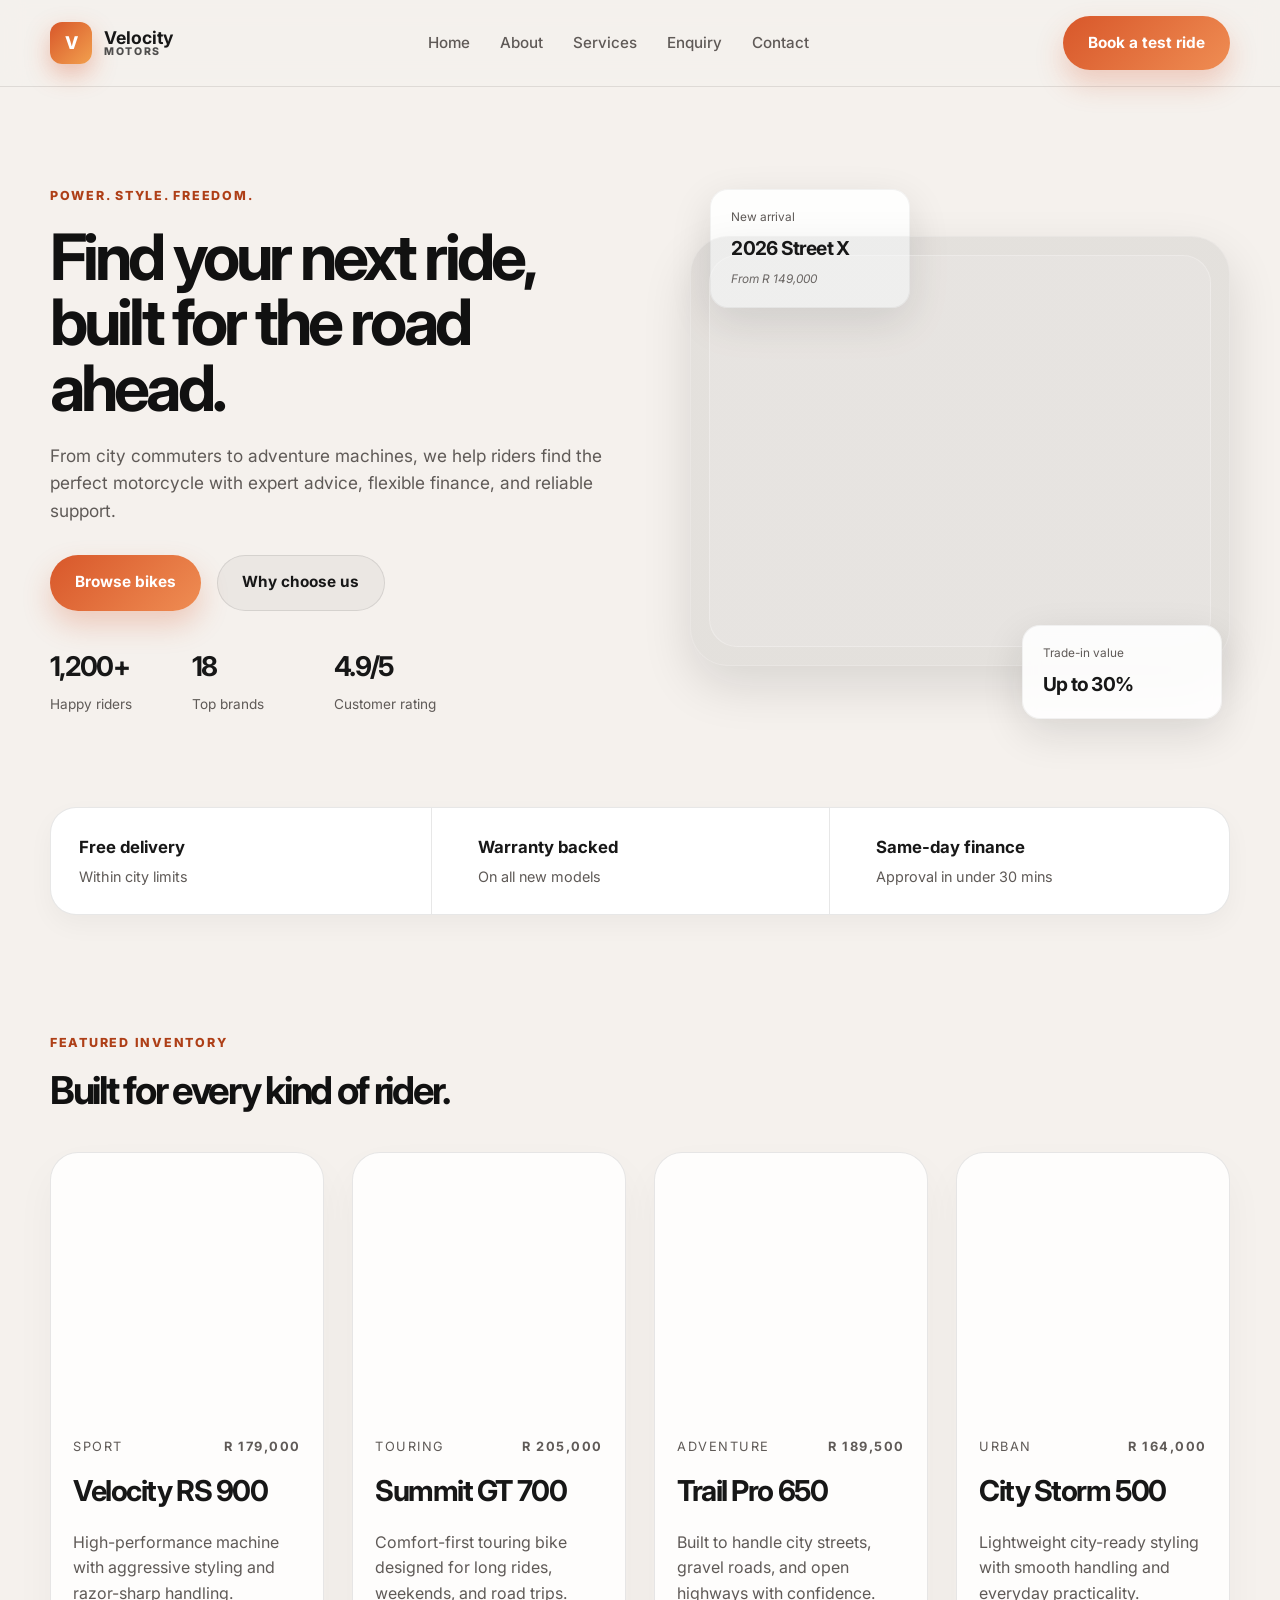
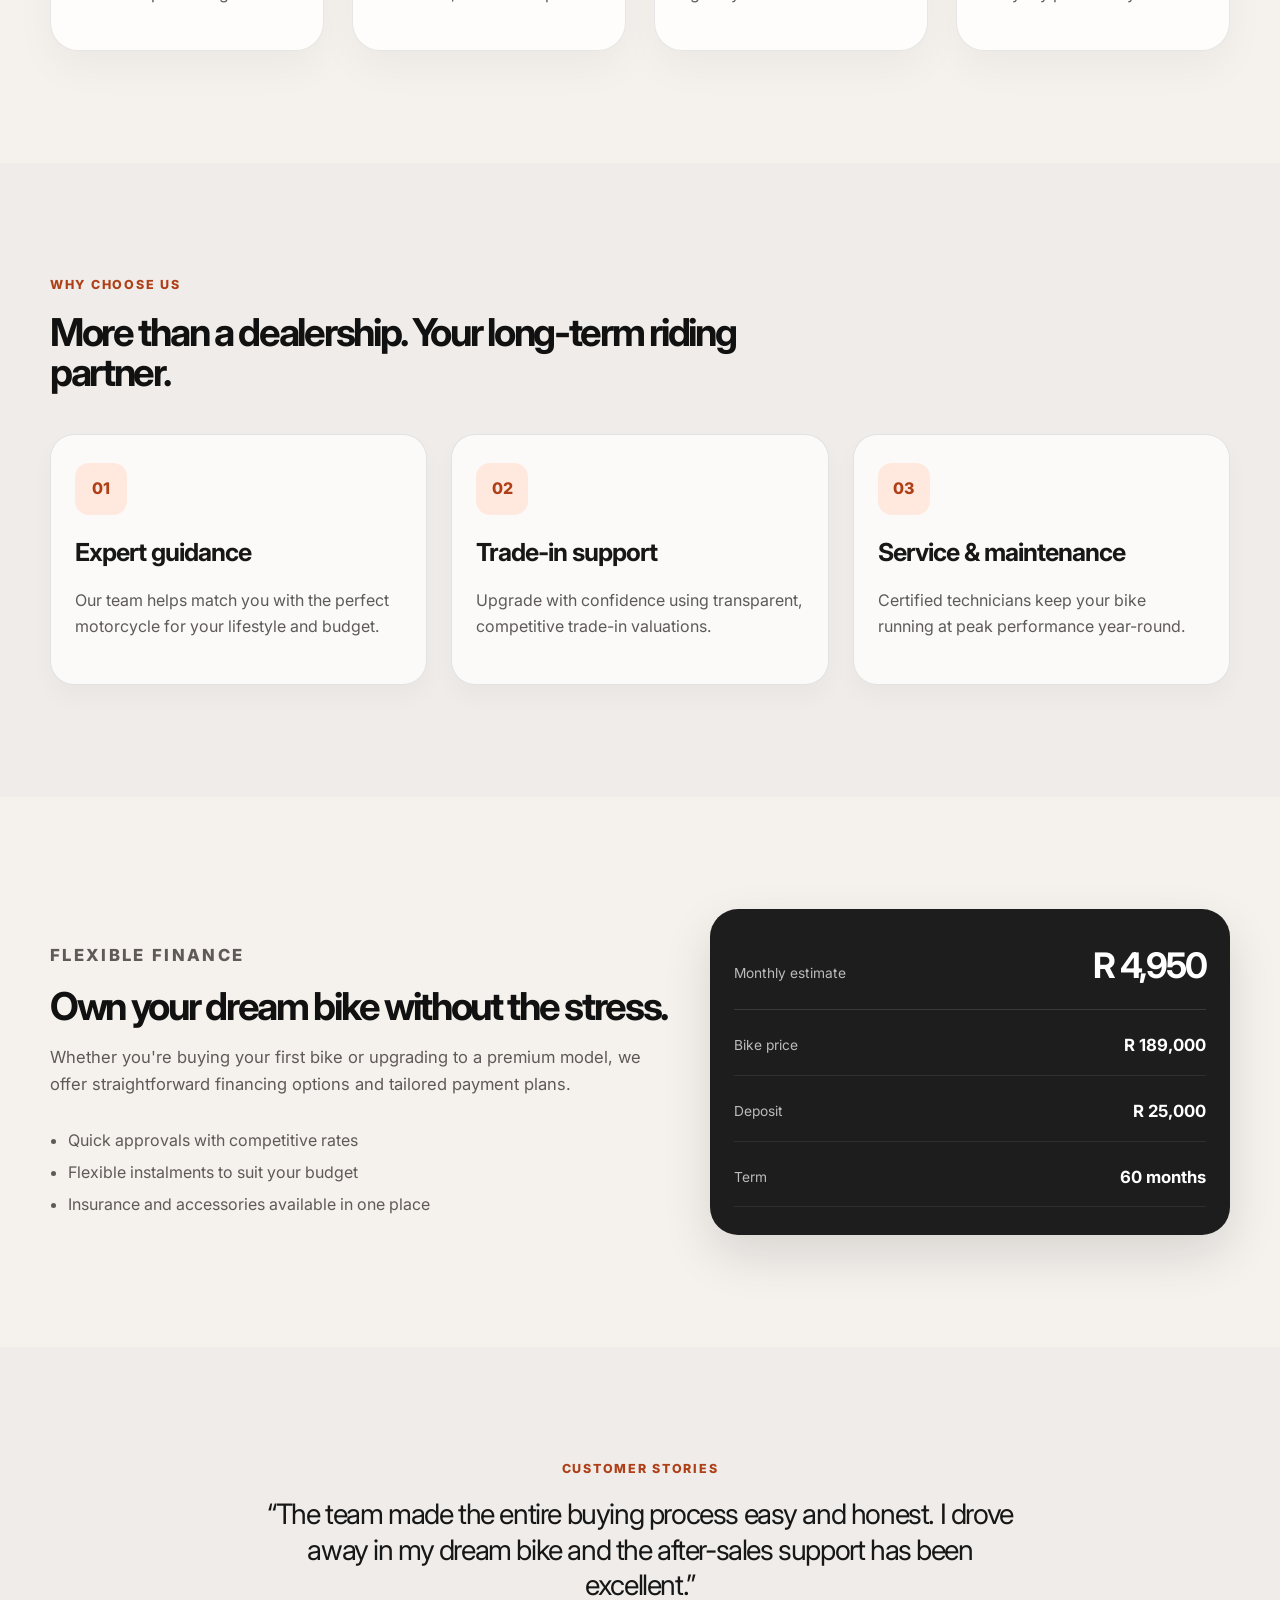
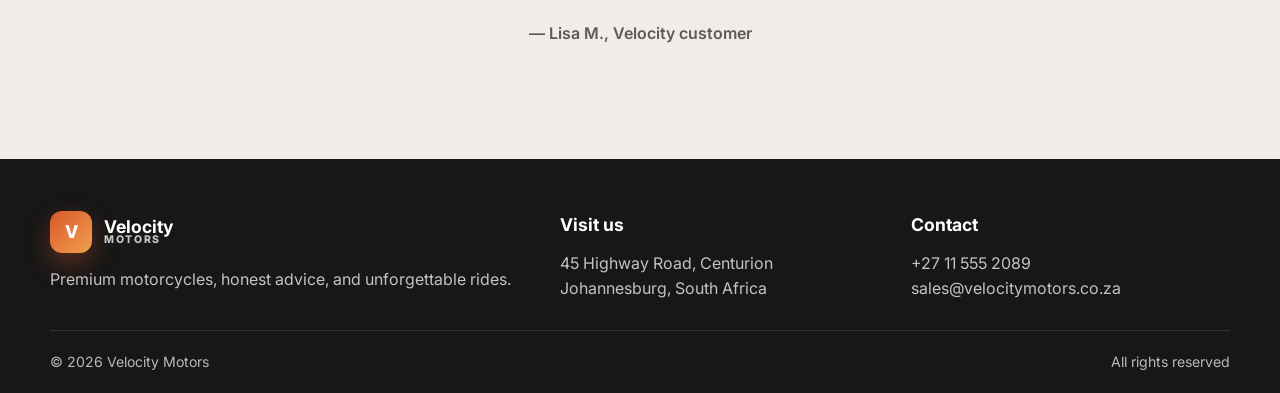
==== index.html @ 8e451a12 "Create Velocity Motors dealership website Co-authored-by: Copilot <223556219+Copilot@users.noreply.g" ====
<!DOCTYPE html>
<html lang="en">
  <head>
    <meta charset="UTF-8" />
    <meta name="viewport" content="width=device-width, initial-scale=1.0" />
    <title>Velocity Motors | Premium Motorbike Dealership</title>
    <meta
      name="description"
      content="Velocity Motors is a premium motorbike dealership specialising in new and pre-owned motorcycles, servicing, finance, and rider support."
    />
    <link rel="preconnect" href="https://fonts.googleapis.com" />
    <link rel="preconnect" href="https://fonts.gstatic.com" crossorigin />
    <link href="https://fonts.googleapis.com/css2?family=Inter:wght@400;500;600;700;800;900&display=swap" rel="stylesheet" />
    <link rel="stylesheet" href="styles.css" />
    <script defer src="script.js"></script>
  </head>
  <body>
    <header class="site-header">
      <div class="container nav-bar">
        <div class="brand">
          <span class="brand-mark">V</span>
          <div>
            <strong>Velocity</strong>
            <small>MOTORS</small>
          </div>
        </div>

        <nav class="main-nav" aria-label="Main navigation">
          <a href="index.html">Home</a>
          <a href="about.html">About</a>
          <a href="Services.html">Services</a>
          <a href="Enquiry.html">Enquiry</a>
          <a href="contact.html">Contact</a>
        </nav>

        <a class="button button-primary nav-cta" href="Enquiry.html">Book a test ride</a>
      </div>
    </header>

    <main>
      <section class="hero">
        <div class="container hero-layout">
          <div class="hero-copy">
            <p class="eyebrow">Power. Style. Freedom.</p>
            <h1>Find your next ride, built for the road ahead.</h1>
            <p class="hero-text">
              From city commuters to adventure machines, we help riders find the perfect motorcycle
              with expert advice, flexible finance, and reliable support.
            </p>
            <div class="hero-actions">
              <a class="button button-primary" href="Services.html">Browse bikes</a>
              <a class="button button-secondary" href="about.html">Why choose us</a>
            </div>
            <ul class="hero-stats" aria-label="Business stats">
              <li><strong>1,200+</strong><span>Happy riders</span></li>
              <li><strong>18</strong><span>Top brands</span></li>
              <li><strong>4.9/5</strong><span>Customer rating</span></li>
            </ul>
          </div>

          <div class="hero-visual" aria-label="Featured motorcycle image">
            <div class="floating-card card-top">
              <span>New arrival</span>
              <strong>2026 Street X</strong>
              <em>From R 149,000</em>
            </div>
            <div class="bike-spotlight"></div>
            <div class="floating-card card-bottom">
              <span>Trade-in value</span>
              <strong>Up to 30%</strong>
            </div>
          </div>
        </div>
      </section>

      <section class="featured-strip">
        <div class="container strip-grid">
          <div>
            <strong>Free delivery</strong>
            <span>Within city limits</span>
          </div>
          <div>
            <strong>Warranty backed</strong>
            <span>On all new models</span>
          </div>
          <div>
            <strong>Same-day finance</strong>
            <span>Approval in under 30 mins</span>
          </div>
        </div>
      </section>

      <section class="inventory section-space" id="inventory">
        <div class="container">
          <div class="section-heading">
            <p class="eyebrow">Featured inventory</p>
            <h2>Built for every kind of rider.</h2>
          </div>

          <div class="bike-grid">
            <article class="bike-card">
              <div class="bike-image image-one"></div>
              <div class="bike-info">
                <div class="bike-topline">
                  <span>Sport</span>
                  <strong>R 179,000</strong>
                </div>
                <h3>Velocity RS 900</h3>
                <p>High-performance machine with aggressive styling and razor-sharp handling.</p>
              </div>
            </article>

            <article class="bike-card">
              <div class="bike-image image-two"></div>
              <div class="bike-info">
                <div class="bike-topline">
                  <span>Touring</span>
                  <strong>R 205,000</strong>
                </div>
                <h3>Summit GT 700</h3>
                <p>Comfort-first touring bike designed for long rides, weekends, and road trips.</p>
              </div>
            </article>

            <article class="bike-card">
              <div class="bike-image image-three"></div>
              <div class="bike-info">
                <div class="bike-topline">
                  <span>Adventure</span>
                  <strong>R 189,500</strong>
                </div>
                <h3>Trail Pro 650</h3>
                <p>Built to handle city streets, gravel roads, and open highways with confidence.</p>
              </div>
            </article>

            <article class="bike-card">
              <div class="bike-image image-four"></div>
              <div class="bike-info">
                <div class="bike-topline">
                  <span>Urban</span>
                  <strong>R 164,000</strong>
                </div>
                <h3>City Storm 500</h3>
                <p>Lightweight city-ready styling with smooth handling and everyday practicality.</p>
              </div>
            </article>
          </div>
        </div>
      </section>

      <section class="services section-space alt-bg" id="services">
        <div class="container">
          <div class="section-heading narrow">
            <p class="eyebrow">Why choose us</p>
            <h2>More than a dealership. Your long-term riding partner.</h2>
          </div>

          <div class="service-grid">
            <article class="service-card">
              <div class="icon">01</div>
              <h3>Expert guidance</h3>
              <p>Our team helps match you with the perfect motorcycle for your lifestyle and budget.</p>
            </article>
            <article class="service-card">
              <div class="icon">02</div>
              <h3>Trade-in support</h3>
              <p>Upgrade with confidence using transparent, competitive trade-in valuations.</p>
            </article>
            <article class="service-card">
              <div class="icon">03</div>
              <h3>Service & maintenance</h3>
              <p>Certified technicians keep your bike running at peak performance year-round.</p>
            </article>
          </div>
        </div>
      </section>

      <section class="finance section-space" id="finance">
        <div class="container finance-layout">
          <div class="finance-copy">
            <p class="eyebrow">Flexible finance</p>
            <h2>Own your dream bike without the stress.</h2>
            <p>
              Whether you're buying your first bike or upgrading to a premium model, we offer
              straightforward financing options and tailored payment plans.
            </p>
            <ul>
              <li>Quick approvals with competitive rates</li>
              <li>Flexible instalments to suit your budget</li>
              <li>Insurance and accessories available in one place</li>
            </ul>
          </div>

          <div class="finance-panel">
            <div class="panel-header">
              <span>Monthly estimate</span>
              <strong>R 4,950</strong>
            </div>
            <div class="panel-body">
              <div>
                <label>Bike price</label>
                <strong>R 189,000</strong>
              </div>
              <div>
                <label>Deposit</label>
                <strong>R 25,000</strong>
              </div>
              <div>
                <label>Term</label>
                <strong>60 months</strong>
              </div>
            </div>
          </div>
        </div>
      </section>

      <section class="testimonial section-space alt-bg">
        <div class="container">
          <p class="eyebrow">Customer stories</p>
          <blockquote>
            “The team made the entire buying process easy and honest. I drove away in my dream bike
            and the after-sales support has been excellent.”
          </blockquote>
          <p class="reviewer">— Lisa M., Velocity customer</p>
        </div>
      </section>
    </main>

    <footer id="contact" class="site-footer">
      <div class="container footer-layout">
        <div>
          <div class="brand footer-brand">
            <span class="brand-mark">V</span>
            <div>
              <strong>Velocity</strong>
              <small>MOTORS</small>
            </div>
          </div>
          <p>Premium motorcycles, honest advice, and unforgettable rides.</p>
        </div>

        <div>
          <h3>Visit us</h3>
          <p>45 Highway Road, Centurion<br />Johannesburg, South Africa</p>
        </div>

        <div>
          <h3>Contact</h3>
          <p>+27 11 555 2089<br />sales@velocitymotors.co.za</p>
        </div>
      </div>
      <div class="container footer-bottom">
        <span>© <span id="year"></span> Velocity Motors</span>
        <span>All rights reserved</span>
      </div>
    </footer>
  </body>
</html>
---- styles.css ----
:root {
  --bg: #f5f1ed;
  --panel: #fffdfb;
  --panel-strong: #121212;
  --text: #171717;
  --muted: #5f5a57;
  --line: rgba(24, 24, 24, 0.1);
  --accent: #d8572a;
  --accent-dark: #ae3f17;
  --soft-accent: #ffe9df;
  --shadow: 0 20px 50px rgba(18, 18, 18, 0.12);
}

* {
  box-sizing: border-box;
}

html {
  scroll-behavior: smooth;
}

body {
  margin: 0;
  background: var(--bg);
  color: var(--text);
  font-family: "Inter", "Segoe UI", sans-serif;
  line-height: 1.6;
}

a {
  color: inherit;
  text-decoration: none;
}

img {
  max-width: 100%;
  display: block;
}

.container {
  width: min(1180px, calc(100% - 40px));
  margin: 0 auto;
}

.section-space {
  padding: 112px 0;
}

.alt-bg {
  background: #f0ece9;
}

.site-header {
  position: sticky;
  top: 0;
  z-index: 10;
  background: rgba(245, 241, 237, 0.82);
  backdrop-filter: blur(12px);
  border-bottom: 1px solid var(--line);
}

.nav-bar {
  display: flex;
  align-items: center;
  justify-content: space-between;
  min-height: 86px;
  gap: 24px;
}

.brand {
  display: flex;
  align-items: center;
  gap: 12px;
  font-weight: 800;
}

.brand-mark {
  display: inline-flex;
  align-items: center;
  justify-content: center;
  width: 42px;
  height: 42px;
  border-radius: 12px;
  background: linear-gradient(135deg, var(--accent), #f2a04e);
  color: white;
  font-size: 1.1rem;
  box-shadow: 0 10px 24px rgba(216, 87, 42, 0.35);
}

.brand strong,
.brand small {
  display: block;
  line-height: 1;
}

.brand strong {
  font-size: 1.1rem;
}

.brand small {
  letter-spacing: 0.16em;
  font-size: 0.66rem;
  opacity: 0.75;
}

.main-nav {
  display: flex;
  align-items: center;
  gap: 30px;
  color: var(--muted);
  font-size: 0.95rem;
  font-weight: 500;
}

.main-nav a {
  position: relative;
}

.main-nav a::after {
  content: "";
  position: absolute;
  left: 0;
  bottom: -8px;
  width: 100%;
  height: 2px;
  background: var(--accent);
  transform: scaleX(0);
  transform-origin: left;
  transition: transform 0.2s ease;
}

.main-nav a:hover::after,
.main-nav a:focus-visible::after {
  transform: scaleX(1);
}

.button {
  display: inline-flex;
  align-items: center;
  justify-content: center;
  padding: 0.92rem 1.55rem;
  border-radius: 999px;
  font-weight: 700;
  font-size: 0.96rem;
  transition: transform 0.2s ease, box-shadow 0.2s ease;
}

.button:hover,
.button:focus-visible {
  transform: translateY(-1px);
}

.button-primary {
  background: linear-gradient(135deg, var(--accent), #ef8d53);
  color: white;
  box-shadow: 0 14px 28px rgba(216, 87, 42, 0.25);
}

.button-secondary {
  background: rgba(18, 18, 18, 0.04);
  border: 1px solid var(--line);
  color: var(--text);
}

.hero {
  padding-top: 54px;
  padding-bottom: 28px;
}

.hero-layout {
  display: grid;
  grid-template-columns: 1.05fr 0.95fr;
  align-items: center;
  gap: 44px;
}

.eyebrow {
  margin: 0 0 18px;
  color: var(--accent-dark);
  text-transform: uppercase;
  letter-spacing: 0.14em;
  font-size: 0.78rem;
  font-weight: 800;
}

.hero-copy h1,
.section-heading h2,
.finance-copy h2 {
  margin: 0;
  line-height: 1.02;
  letter-spacing: -0.06em;
  color: #111111;
}

.hero-copy h1 {
  max-width: 620px;
  font-size: clamp(3rem, 5vw, 5rem);
}

.hero-text {
  max-width: 560px;
  margin: 22px 0 30px;
  font-size: 1.08rem;
  color: var(--muted);
}

.hero-actions {
  display: flex;
  flex-wrap: wrap;
  gap: 16px;
  margin-bottom: 34px;
}

.hero-stats {
  list-style: none;
  display: flex;
  flex-wrap: wrap;
  gap: 22px;
  padding: 0;
  margin: 0;
}

.hero-stats li {
  display: flex;
  flex-direction: column;
  gap: 6px;
  min-width: 120px;
}

.hero-stats strong {
  font-size: 1.7rem;
  letter-spacing: -0.06em;
}

.hero-stats span {
  color: var(--muted);
  font-size: 0.85rem;
}

.hero-visual {
  position: relative;
  min-height: 620px;
  display: flex;
  align-items: center;
  justify-content: center;
}

.bike-spotlight {
  position: relative;
  width: min(100%, 580px);
  height: 430px;
  border-radius: 38px;
  background:
    linear-gradient(0deg, rgba(33,33,33,0.08), rgba(33,33,33,0.08)),
    url('https://images.unsplash.com/photo-1558980664-10e7170b5df9?auto=format&fit=crop&w=1200&q=80') center/cover no-repeat;
  box-shadow: var(--shadow);
  border: 1px solid rgba(255,255,255,0.2);
}

.bike-spotlight::before {
  content: "";
  position: absolute;
  inset: 18px;
  border-radius: 28px;
  background: rgba(255, 255, 255, 0.1);
  border: 1px solid rgba(255,255,255,0.25);
}

.floating-card {
  position: absolute;
  display: flex;
  flex-direction: column;
  gap: 6px;
  width: 200px;
  padding: 18px 20px;
  border-radius: 18px;
  background: rgba(255,255,255,0.88);
  backdrop-filter: blur(8px);
  box-shadow: 0 14px 42px rgba(26, 26, 26, 0.12);
  border: 1px solid rgba(20,20,20,0.05);
}

.floating-card span,
.floating-card em {
  font-size: 0.74rem;
  color: var(--muted);
}

.floating-card strong {
  font-size: 1.2rem;
  letter-spacing: -0.04em;
}

.card-top {
  top: 48px;
  left: 20px;
}

.card-bottom {
  right: 8px;
  bottom: 42px;
}

.featured-strip {
  padding: 18px 0 6px;
}

.strip-grid {
  display: grid;
  grid-template-columns: repeat(3, minmax(0, 1fr));
  gap: 18px;
  background: #fff;
  border: 1px solid var(--line);
  border-radius: 26px;
  box-shadow: 0 10px 26px rgba(17,17,17,0.04);
}

.strip-grid > div {
  padding: 26px 28px;
  border-right: 1px solid var(--line);
}

.strip-grid > div:last-child {
  border-right: none;
}

.strip-grid strong,
.strip-grid span {
  display: block;
}

.strip-grid strong {
  font-size: 1.05rem;
  margin-bottom: 4px;
}

.strip-grid span {
  color: var(--muted);
  font-size: 0.9rem;
}

.section-heading {
  margin-bottom: 42px;
}

.section-heading h2,
.finance-copy h2 {
  font-size: clamp(2.2rem, 3vw, 3.1rem);
  max-width: 620px;
}

.narrow h2 {
  max-width: 760px;
}

.bike-grid {
  display: grid;
  grid-template-columns: repeat(4, minmax(0, 1fr));
  gap: 28px;
}

.bike-card {
  background: rgba(255,255,255,0.84);
  border: 1px solid var(--line);
  border-radius: 28px;
  overflow: hidden;
  box-shadow: 0 18px 40px rgba(0,0,0,0.04);
}

.bike-image {
  height: 260px;
  background-size: cover;
  background-position: center;
}

.image-one {
  background-image: url('https://images.unsplash.com/photo-1558980664-10e7170b5df9?auto=format&fit=crop&w=1000&q=80');
}

.image-two {
  background-image: url('https://images.unsplash.com/photo-1527964405593-0d0e1a1d98fa?auto=format&fit=crop&w=1000&q=80');
}

.image-three {
  background-image: url('https://images.unsplash.com/photo-1503376780353-7e6692767b70?auto=format&fit=crop&w=1000&q=80');
}

.image-four {
  background-image: url('https://images.unsplash.com/photo-1558981806-ec527fa84c39?auto=format&fit=crop&w=1000&q=80');
}

.bike-info {
  padding: 24px 22px 28px;
}

.bike-topline {
  display: flex;
  align-items: center;
  justify-content: space-between;
  gap: 16px;
  margin-bottom: 10px;
  color: var(--muted);
  font-size: 0.8rem;
  text-transform: uppercase;
  letter-spacing: 0.12em;
}

.bike-info h3 {
  margin: 0 0 10px;
  font-size: 1.8rem;
  letter-spacing: -0.05em;
}

.bike-info p,
.service-card p,
.finance-copy p,
.finance-copy li,
.site-footer p {
  color: var(--muted);
}

.service-grid {
  display: grid;
  grid-template-columns: repeat(3, minmax(0, 1fr));
  gap: 24px;
}

.service-card {
  background: rgba(255,255,255,0.72);
  border: 1px solid var(--line);
  border-radius: 24px;
  padding: 28px 24px;
  box-shadow: 0 12px 24px rgba(17,17,17,0.03);
}

.icon {
  display: inline-flex;
  align-items: center;
  justify-content: center;
  width: 52px;
  height: 52px;
  border-radius: 14px;
  background: var(--soft-accent);
  color: var(--accent-dark);
  font-weight: 800;
  margin-bottom: 18px;
}

.service-card h3 {
  margin: 0 0 12px;
  font-size: 1.55rem;
  letter-spacing: -0.04em;
}

.finance-layout {
  display: grid;
  grid-template-columns: 1fr 0.84fr;
  gap: 40px;
  align-items: center;
}

.finance-copy p {
  margin-top: 18px;
  font-size: 1.04rem;
}

.finance-copy ul {
  padding-left: 18px;
  margin: 26px 0 0;
  line-height: 2;
}

.finance-panel {
  background: #1d1d1d;
  color: white;
  border-radius: 28px;
  padding: 28px 24px;
  box-shadow: var(--shadow);
}

.panel-header {
  display: flex;
  align-items: baseline;
  justify-content: space-between;
  gap: 16px;
  padding-bottom: 16px;
  border-bottom: 1px solid rgba(255,255,255,0.12);
}

.panel-header span,
.panel-body label {
  color: rgba(255,255,255,0.7);
  font-size: 0.86rem;
}

.panel-header strong {
  font-size: 2.2rem;
  letter-spacing: -0.06em;
}

.panel-body {
  display: grid;
  gap: 22px;
  padding-top: 22px;
}

.panel-body div {
  display: flex;
  justify-content: space-between;
  gap: 20px;
  align-items: center;
  padding-bottom: 16px;
  border-bottom: 1px solid rgba(255,255,255,0.08);
}

.panel-body strong {
  font-size: 1.05rem;
}

.testimonial {
  text-align: center;
}

.testimonial blockquote {
  max-width: 760px;
  margin: 0 auto 18px;
  font-size: clamp(1.5rem, 2.2vw, 2.5rem);
  line-height: 1.25;
  letter-spacing: -0.05em;
}

.reviewer {
  margin: 0;
  color: var(--muted);
  font-weight: 600;
}

.site-footer {
  background: #171717;
  color: white;
  padding: 52px 0 20px;
}

.footer-layout {
  display: grid;
  grid-template-columns: 1.5fr 1fr 1fr;
  gap: 32px;
  align-items: start;
}

.footer-brand {
  margin-bottom: 14px;
}

.site-footer h3 {
  margin: 0 0 12px;
  font-size: 1.1rem;
}

.site-footer p {
  margin: 0;
  color: rgba(255,255,255,0.74);
}

.footer-bottom {
  display: flex;
  justify-content: space-between;
  gap: 16px;
  border-top: 1px solid rgba(255,255,255,0.12);
  margin-top: 28px;
  padding-top: 20px;
  color: rgba(255,255,255,0.7);
  font-size: 0.88rem;
}

@media (max-width: 900px) {
  .main-nav {
    display: none;
  }

  .hero-layout,
  .finance-layout,
  .footer-layout,
  .bike-grid,
  .service-grid {
    grid-template-columns: 1fr;
  }

  .strip-grid {
    grid-template-columns: 1fr;
  }

  .strip-grid > div {
    border-right: none;
    border-bottom: 1px solid var(--line);
  }

  .strip-grid > div:last-child {
    border-bottom: none;
  }

  .hero-visual {
    min-height: 500px;
  }
}

@media (max-width: 560px) {
  .nav-bar {
    min-height: 72px;
  }

  .nav-cta {
    display: none;
  }

  .section-space {
    padding: 84px 0;
  }

  .hero {
    padding-top: 26px;
  }

  .hero-copy h1 {
    font-size: 2.7rem;
  }

  .floating-card {
    width: 168px;
    padding: 14px 16px;
  }

  .bike-spotlight {
    height: 300px;
  }
}

  .page-banner {
    padding-top: 72px;
    padding-bottom: 28px;
  }

  .page-banner h1 {
    margin: 0;
    font-size: clamp(2.5rem, 4vw, 4rem);
    letter-spacing: -0.06em;
  }

  .story-grid,
  .info-grid,
  .contact-grid,
  .value-grid {
    display: grid;
    grid-template-columns: repeat(3, minmax(0, 1fr));
    gap: 24px;
  }

  .story-card,
  .info-card,
  .value-card,
  .contact-card {
    background: rgba(255, 255, 255, 0.8);
    border: 1px solid var(--line);
    border-radius: 24px;
    padding: 28px 24px;
    box-shadow: 0 12px 28px rgba(17, 17, 17, 0.04);
  }

  .story-card h3,
  .info-card h3,
  .value-card h3,
  .contact-card h3 {
    margin: 0 0 10px;
    font-size: 1.5rem;
    letter-spacing: -0.04em;
  }

  .story-card p,
  .info-card p,
  .value-card p,
  .contact-card p,
  .contact-card li,
  .contact-card a {
    color: var(--muted);
  }

  .section-space-sm {
    padding-top: 82px;
  }

  .form-grid {
    display: grid;
    grid-template-columns: repeat(2, minmax(0, 1fr));
    gap: 18px;
  }

  .field-row {
    display: flex;
    flex-direction: column;
    gap: 8px;
  }

  .full-width {
    grid-column: 1 / -1;
  }

  .field-row label {
    color: rgba(255, 255, 255, 0.8);
    font-size: 0.82rem;
    letter-spacing: 0.04em;
    text-transform: uppercase;
  }

  .field-row input,
  .field-row select,
  .field-row textarea {
    width: 100%;
    border: 1px solid rgba(255,255,255,0.15);
    background: rgba(255,255,255,0.05);
    color: #fff;
    border-radius: 12px;
    padding: 0.9rem 1rem;
    font: inherit;
  }

  .field-row input::placeholder,
  .field-row textarea::placeholder {
    color: rgba(255,255,255,0.5);
  }

  .field-row textarea {
    resize: vertical;
    min-height: 120px;
  }

  .form-status {
    min-height: 24px;
    margin: 18px 0 0;
    color: #d8f7dc;
    font-weight: 600;
  }

  .contact-layout {
    display: grid;
    grid-template-columns: 1fr 1.1fr;
    gap: 28px;
    align-items: start;
  }

  .contact-list {
    list-style: none;
    padding: 0;
    margin: 0;
    display: grid;
    gap: 12px;
  }

  .contact-card .hours {
    display: grid;
    gap: 10px;
  }

  .contact-card .hours div {
    display: flex;
    justify-content: space-between;
    gap: 16px;
    color: var(--muted);
  }

  @media (max-width: 900px) {
    .story-grid,
    .info-grid,
    .contact-grid,
    .value-grid,
    .contact-layout {
      grid-template-columns: 1fr;
    }
  }
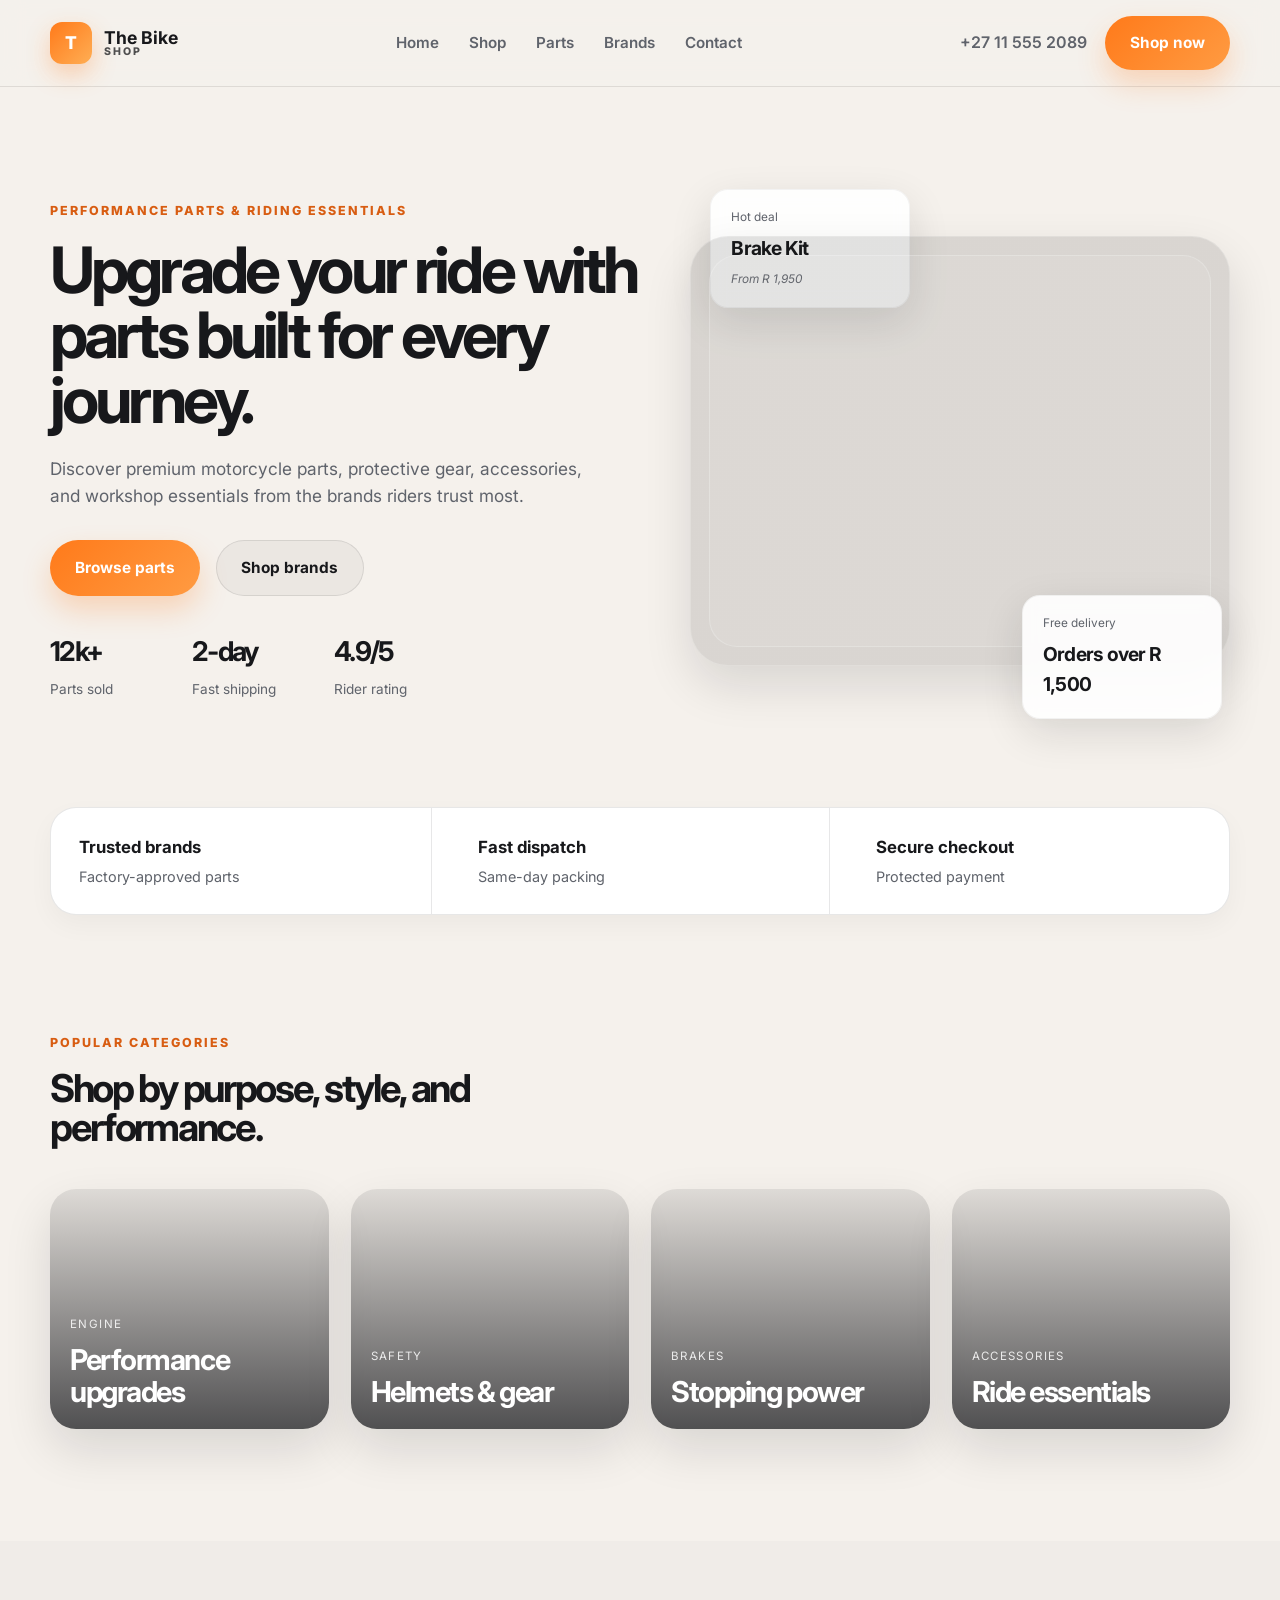
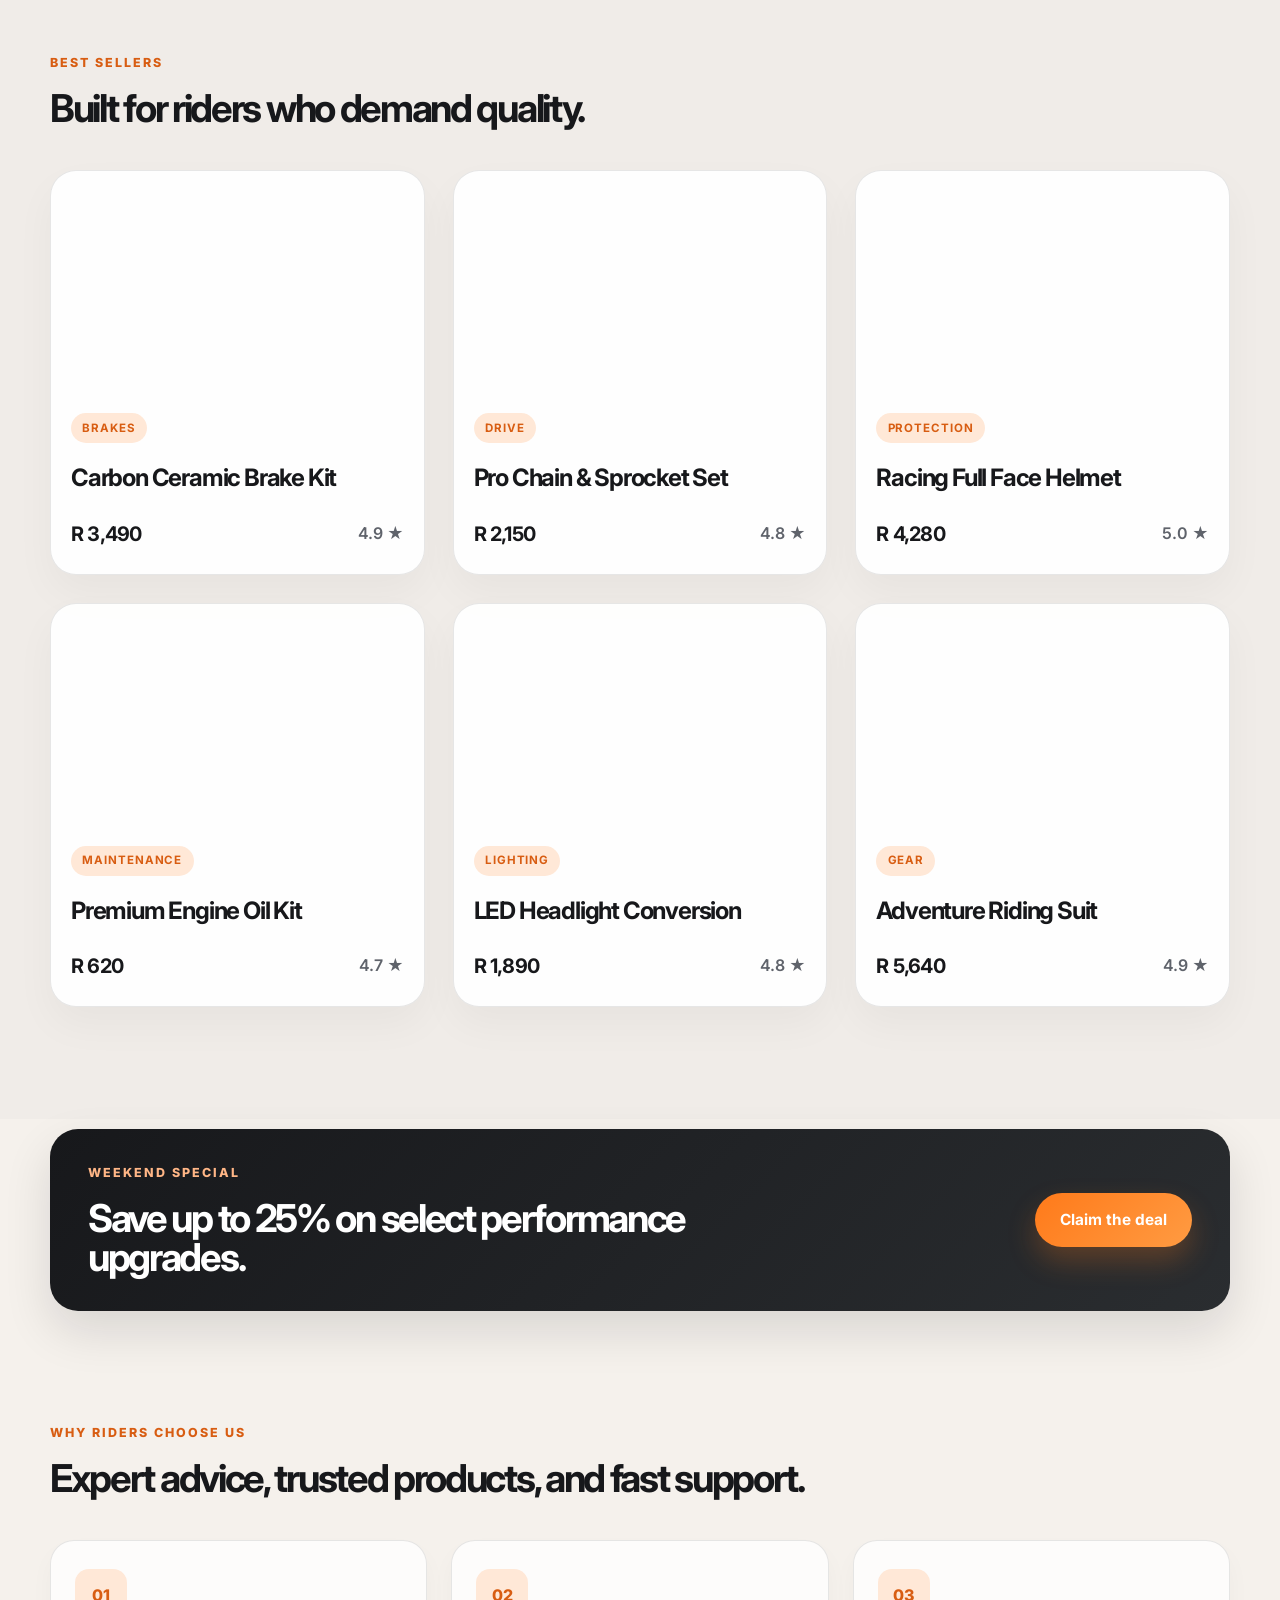
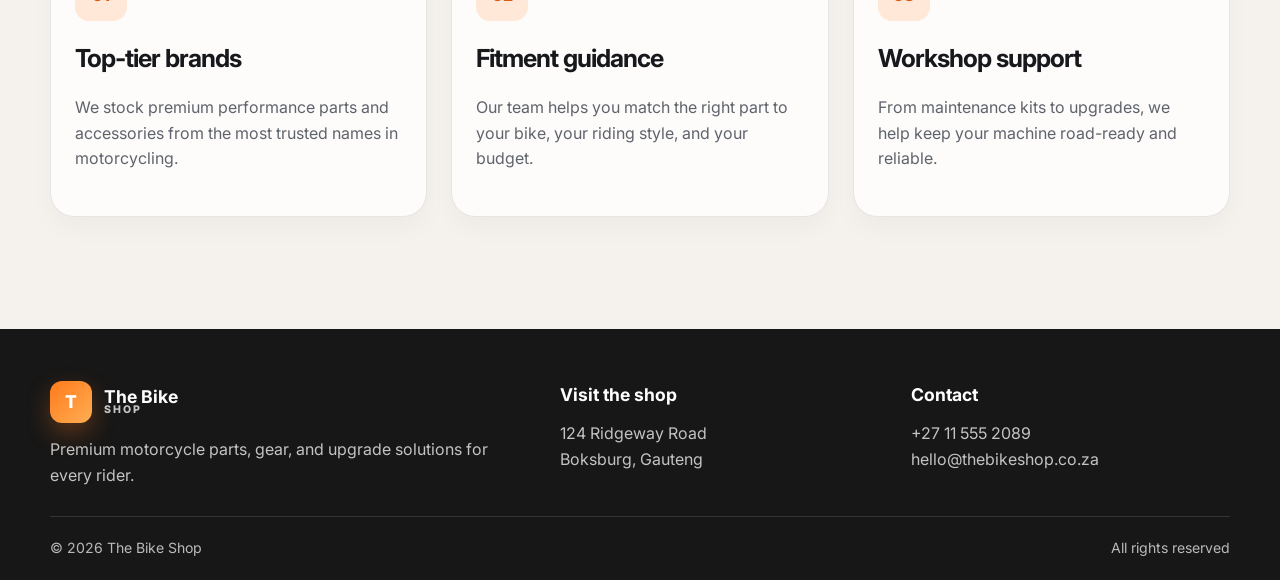
==== commit f92d5e8b: "Initial website commit" ====
--- a/index.html
+++ b/index.html
@@ -3,10 +3,10 @@
   <head>
     <meta charset="UTF-8" />
     <meta name="viewport" content="width=device-width, initial-scale=1.0" />
-    <title>Velocity Motors | Premium Motorbike Dealership</title>
+    <title>The Bike Shop | Motorcycle Parts & Accessories</title>
     <meta
       name="description"
-      content="Velocity Motors is a premium motorbike dealership specialising in new and pre-owned motorcycles, servicing, finance, and rider support."
+      content="The Bike Shop is a premium motorcycle parts and accessories store with performance upgrades, rider gear, and workshop essentials."
     />
     <link rel="preconnect" href="https://fonts.googleapis.com" />
     <link rel="preconnect" href="https://fonts.gstatic.com" crossorigin />
@@ -18,56 +18,58 @@
     <header class="site-header">
       <div class="container nav-bar">
         <div class="brand">
-          <span class="brand-mark">V</span>
-          <div>
-            <strong>Velocity</strong>
-            <small>MOTORS</small>
+          <span class="brand-mark">T</span>
+          <div>
+            <strong>The Bike</strong>
+            <small>SHOP</small>
           </div>
         </div>
 
         <nav class="main-nav" aria-label="Main navigation">
           <a href="index.html">Home</a>
-          <a href="about.html">About</a>
-          <a href="Services.html">Services</a>
-          <a href="Enquiry.html">Enquiry</a>
-          <a href="contact.html">Contact</a>
+          <a href="#shop">Shop</a>
+          <a href="#parts">Parts</a>
+          <a href="#brands">Brands</a>
+          <a href="#contact">Contact</a>
         </nav>
 
-        <a class="button button-primary nav-cta" href="Enquiry.html">Book a test ride</a>
+        <div class="nav-actions">
+          <a href="tel:+27115552089" class="nav-phone">+27 11 555 2089</a>
+          <a class="button button-primary nav-cta" href="#shop">Shop now</a>
+        </div>
       </div>
     </header>
 
     <main>
-      <section class="hero">
+      <section class="hero hero-shop">
         <div class="container hero-layout">
           <div class="hero-copy">
-            <p class="eyebrow">Power. Style. Freedom.</p>
-            <h1>Find your next ride, built for the road ahead.</h1>
+            <p class="eyebrow">Performance parts & riding essentials</p>
+            <h1>Upgrade your ride with parts built for every journey.</h1>
             <p class="hero-text">
-              From city commuters to adventure machines, we help riders find the perfect motorcycle
-              with expert advice, flexible finance, and reliable support.
+              Discover premium motorcycle parts, protective gear, accessories, and workshop essentials from the brands riders trust most.
             </p>
             <div class="hero-actions">
-              <a class="button button-primary" href="Services.html">Browse bikes</a>
-              <a class="button button-secondary" href="about.html">Why choose us</a>
-            </div>
-            <ul class="hero-stats" aria-label="Business stats">
-              <li><strong>1,200+</strong><span>Happy riders</span></li>
-              <li><strong>18</strong><span>Top brands</span></li>
-              <li><strong>4.9/5</strong><span>Customer rating</span></li>
+              <a class="button button-primary" href="#shop">Browse parts</a>
+              <a class="button button-secondary" href="#brands">Shop brands</a>
+            </div>
+            <ul class="hero-stats" aria-label="Shop statistics">
+              <li><strong>12k+</strong><span>Parts sold</span></li>
+              <li><strong>2-day</strong><span>Fast shipping</span></li>
+              <li><strong>4.9/5</strong><span>Rider rating</span></li>
             </ul>
           </div>
 
-          <div class="hero-visual" aria-label="Featured motorcycle image">
+          <div class="hero-visual" aria-label="Featured motorcycle parts image">
             <div class="floating-card card-top">
-              <span>New arrival</span>
-              <strong>2026 Street X</strong>
-              <em>From R 149,000</em>
-            </div>
-            <div class="bike-spotlight"></div>
+              <span>Hot deal</span>
+              <strong>Brake Kit</strong>
+              <em>From R 1,950</em>
+            </div>
+            <div class="bike-spotlight shop-spotlight"></div>
             <div class="floating-card card-bottom">
-              <span>Trade-in value</span>
-              <strong>Up to 30%</strong>
+              <span>Free delivery</span>
+              <strong>Orders over R 1,500</strong>
             </div>
           </div>
         </div>
@@ -76,153 +78,165 @@
       <section class="featured-strip">
         <div class="container strip-grid">
           <div>
-            <strong>Free delivery</strong>
-            <span>Within city limits</span>
-          </div>
-          <div>
-            <strong>Warranty backed</strong>
-            <span>On all new models</span>
-          </div>
-          <div>
-            <strong>Same-day finance</strong>
-            <span>Approval in under 30 mins</span>
-          </div>
-        </div>
-      </section>
-
-      <section class="inventory section-space" id="inventory">
+            <strong>Trusted brands</strong>
+            <span>Factory-approved parts</span>
+          </div>
+          <div>
+            <strong>Fast dispatch</strong>
+            <span>Same-day packing</span>
+          </div>
+          <div>
+            <strong>Secure checkout</strong>
+            <span>Protected payment</span>
+          </div>
+        </div>
+      </section>
+
+      <section class="category-showcase section-space" id="shop">
         <div class="container">
           <div class="section-heading">
-            <p class="eyebrow">Featured inventory</p>
-            <h2>Built for every kind of rider.</h2>
-          </div>
-
-          <div class="bike-grid">
-            <article class="bike-card">
-              <div class="bike-image image-one"></div>
-              <div class="bike-info">
-                <div class="bike-topline">
-                  <span>Sport</span>
-                  <strong>R 179,000</strong>
-                </div>
-                <h3>Velocity RS 900</h3>
-                <p>High-performance machine with aggressive styling and razor-sharp handling.</p>
-              </div>
-            </article>
-
-            <article class="bike-card">
-              <div class="bike-image image-two"></div>
-              <div class="bike-info">
-                <div class="bike-topline">
-                  <span>Touring</span>
-                  <strong>R 205,000</strong>
-                </div>
-                <h3>Summit GT 700</h3>
-                <p>Comfort-first touring bike designed for long rides, weekends, and road trips.</p>
-              </div>
-            </article>
-
-            <article class="bike-card">
-              <div class="bike-image image-three"></div>
-              <div class="bike-info">
-                <div class="bike-topline">
-                  <span>Adventure</span>
-                  <strong>R 189,500</strong>
-                </div>
-                <h3>Trail Pro 650</h3>
-                <p>Built to handle city streets, gravel roads, and open highways with confidence.</p>
-              </div>
-            </article>
-
-            <article class="bike-card">
-              <div class="bike-image image-four"></div>
-              <div class="bike-info">
-                <div class="bike-topline">
-                  <span>Urban</span>
-                  <strong>R 164,000</strong>
-                </div>
-                <h3>City Storm 500</h3>
-                <p>Lightweight city-ready styling with smooth handling and everyday practicality.</p>
-              </div>
-            </article>
-          </div>
-        </div>
-      </section>
-
-      <section class="services section-space alt-bg" id="services">
+            <p class="eyebrow">Popular categories</p>
+            <h2>Shop by purpose, style, and performance.</h2>
+          </div>
+
+          <div class="category-grid">
+            <article class="category-card card-one">
+              <span>Engine</span>
+              <h3>Performance upgrades</h3>
+            </article>
+            <article class="category-card card-two">
+              <span>Safety</span>
+              <h3>Helmets & gear</h3>
+            </article>
+            <article class="category-card card-three">
+              <span>Brakes</span>
+              <h3>Stopping power</h3>
+            </article>
+            <article class="category-card card-four">
+              <span>Accessories</span>
+              <h3>Ride essentials</h3>
+            </article>
+          </div>
+        </div>
+      </section>
+
+      <section class="inventory section-space alt-bg" id="parts">
+        <div class="container">
+          <div class="section-heading">
+            <p class="eyebrow">Best sellers</p>
+            <h2>Built for riders who demand quality.</h2>
+          </div>
+
+          <div class="product-grid">
+            <article class="product-card">
+              <div class="product-image image-one"></div>
+              <div class="product-info">
+                <span class="product-tag">Brakes</span>
+                <h3>Carbon Ceramic Brake Kit</h3>
+                <div class="product-meta">
+                  <strong>R 3,490</strong>
+                  <span>4.9 ★</span>
+                </div>
+              </div>
+            </article>
+
+            <article class="product-card">
+              <div class="product-image image-two"></div>
+              <div class="product-info">
+                <span class="product-tag">Drive</span>
+                <h3>Pro Chain & Sprocket Set</h3>
+                <div class="product-meta">
+                  <strong>R 2,150</strong>
+                  <span>4.8 ★</span>
+                </div>
+              </div>
+            </article>
+
+            <article class="product-card">
+              <div class="product-image image-three"></div>
+              <div class="product-info">
+                <span class="product-tag">Protection</span>
+                <h3>Racing Full Face Helmet</h3>
+                <div class="product-meta">
+                  <strong>R 4,280</strong>
+                  <span>5.0 ★</span>
+                </div>
+              </div>
+            </article>
+
+            <article class="product-card">
+              <div class="product-image image-four"></div>
+              <div class="product-info">
+                <span class="product-tag">Maintenance</span>
+                <h3>Premium Engine Oil Kit</h3>
+                <div class="product-meta">
+                  <strong>R 620</strong>
+                  <span>4.7 ★</span>
+                </div>
+              </div>
+            </article>
+
+            <article class="product-card">
+              <div class="product-image image-five"></div>
+              <div class="product-info">
+                <span class="product-tag">Lighting</span>
+                <h3>LED Headlight Conversion</h3>
+                <div class="product-meta">
+                  <strong>R 1,890</strong>
+                  <span>4.8 ★</span>
+                </div>
+              </div>
+            </article>
+
+            <article class="product-card">
+              <div class="product-image image-six"></div>
+              <div class="product-info">
+                <span class="product-tag">Gear</span>
+                <h3>Adventure Riding Suit</h3>
+                <div class="product-meta">
+                  <strong>R 5,640</strong>
+                  <span>4.9 ★</span>
+                </div>
+              </div>
+            </article>
+          </div>
+        </div>
+      </section>
+
+      <section class="promo-band">
+        <div class="container promo-inner">
+          <div>
+            <p class="eyebrow">Weekend special</p>
+            <h2>Save up to 25% on select performance upgrades.</h2>
+          </div>
+          <a class="button button-primary" href="#shop">Claim the deal</a>
+        </div>
+      </section>
+
+      <section class="services section-space" id="brands">
         <div class="container">
           <div class="section-heading narrow">
-            <p class="eyebrow">Why choose us</p>
-            <h2>More than a dealership. Your long-term riding partner.</h2>
+            <p class="eyebrow">Why riders choose us</p>
+            <h2>Expert advice, trusted products, and fast support.</h2>
           </div>
 
           <div class="service-grid">
             <article class="service-card">
               <div class="icon">01</div>
-              <h3>Expert guidance</h3>
-              <p>Our team helps match you with the perfect motorcycle for your lifestyle and budget.</p>
+              <h3>Top-tier brands</h3>
+              <p>We stock premium performance parts and accessories from the most trusted names in motorcycling.</p>
             </article>
             <article class="service-card">
               <div class="icon">02</div>
-              <h3>Trade-in support</h3>
-              <p>Upgrade with confidence using transparent, competitive trade-in valuations.</p>
+              <h3>Fitment guidance</h3>
+              <p>Our team helps you match the right part to your bike, your riding style, and your budget.</p>
             </article>
             <article class="service-card">
               <div class="icon">03</div>
-              <h3>Service & maintenance</h3>
-              <p>Certified technicians keep your bike running at peak performance year-round.</p>
-            </article>
-          </div>
-        </div>
-      </section>
-
-      <section class="finance section-space" id="finance">
-        <div class="container finance-layout">
-          <div class="finance-copy">
-            <p class="eyebrow">Flexible finance</p>
-            <h2>Own your dream bike without the stress.</h2>
-            <p>
-              Whether you're buying your first bike or upgrading to a premium model, we offer
-              straightforward financing options and tailored payment plans.
-            </p>
-            <ul>
-              <li>Quick approvals with competitive rates</li>
-              <li>Flexible instalments to suit your budget</li>
-              <li>Insurance and accessories available in one place</li>
-            </ul>
-          </div>
-
-          <div class="finance-panel">
-            <div class="panel-header">
-              <span>Monthly estimate</span>
-              <strong>R 4,950</strong>
-            </div>
-            <div class="panel-body">
-              <div>
-                <label>Bike price</label>
-                <strong>R 189,000</strong>
-              </div>
-              <div>
-                <label>Deposit</label>
-                <strong>R 25,000</strong>
-              </div>
-              <div>
-                <label>Term</label>
-                <strong>60 months</strong>
-              </div>
-            </div>
-          </div>
-        </div>
-      </section>
-
-      <section class="testimonial section-space alt-bg">
-        <div class="container">
-          <p class="eyebrow">Customer stories</p>
-          <blockquote>
-            “The team made the entire buying process easy and honest. I drove away in my dream bike
-            and the after-sales support has been excellent.”
-          </blockquote>
-          <p class="reviewer">— Lisa M., Velocity customer</p>
+              <h3>Workshop support</h3>
+              <p>From maintenance kits to upgrades, we help keep your machine road-ready and reliable.</p>
+            </article>
+          </div>
         </div>
       </section>
     </main>
@@ -231,27 +245,27 @@
       <div class="container footer-layout">
         <div>
           <div class="brand footer-brand">
-            <span class="brand-mark">V</span>
+            <span class="brand-mark">T</span>
             <div>
-              <strong>Velocity</strong>
-              <small>MOTORS</small>
-            </div>
-          </div>
-          <p>Premium motorcycles, honest advice, and unforgettable rides.</p>
+              <strong>The Bike</strong>
+              <small>SHOP</small>
+            </div>
+          </div>
+          <p>Premium motorcycle parts, gear, and upgrade solutions for every rider.</p>
         </div>
 
         <div>
-          <h3>Visit us</h3>
-          <p>45 Highway Road, Centurion<br />Johannesburg, South Africa</p>
+          <h3>Visit the shop</h3>
+          <p>124 Ridgeway Road<br />Boksburg, Gauteng</p>
         </div>
 
         <div>
           <h3>Contact</h3>
-          <p>+27 11 555 2089<br />sales@velocitymotors.co.za</p>
+          <p>+27 11 555 2089<br />hello@thebikeshop.co.za</p>
         </div>
       </div>
       <div class="container footer-bottom">
-        <span>© <span id="year"></span> Velocity Motors</span>
+        <span>© <span id="year"></span> The Bike Shop</span>
         <span>All rights reserved</span>
       </div>
     </footer>
--- a/styles.css
+++ b/styles.css
@@ -1,778 +1,655 @@
 :root {
-  --bg: #f5f1ed;
-  --panel: #fffdfb;
-  --panel-strong: #121212;
-  --text: #171717;
-  --muted: #5f5a57;
-  --line: rgba(24, 24, 24, 0.1);
-  --accent: #d8572a;
-  --accent-dark: #ae3f17;
-  --soft-accent: #ffe9df;
-  --shadow: 0 20px 50px rgba(18, 18, 18, 0.12);
+ --bg: #f5f1ec;
+ --panel: #ffffff;
+ --panel-strong: #171819;
+ --panel-soft: #f7f3f0;
+ --text: #17181b;
+ --muted: #5f636b;
+ --line: rgba(23, 24, 27, 0.1);
+ --accent: #ff7a1a;
+ --accent-dark: #d85d12;
+ --accent-soft: #ffe8d7;
+ --deep: #101214;
+ --shadow: 0 20px 48px rgba(17, 18, 22, 0.12);
 }
 
 * {
-  box-sizing: border-box;
+ box-sizing: border-box;
 }
 
 html {
-  scroll-behavior: smooth;
+ scroll-behavior: smooth;
 }
 
 body {
-  margin: 0;
-  background: var(--bg);
-  color: var(--text);
-  font-family: "Inter", "Segoe UI", sans-serif;
-  line-height: 1.6;
+ margin: 0;
+ background: var(--bg);
+ color: var(--text);
+ font-family: "Inter", "Segoe UI", sans-serif;
+ line-height: 1.6;
 }
 
 a {
-  color: inherit;
-  text-decoration: none;
+ color: inherit;
+ text-decoration: none;
 }
 
 img {
-  max-width: 100%;
-  display: block;
+ max-width: 100%;
+ display: block;
 }
 
 .container {
-  width: min(1180px, calc(100% - 40px));
-  margin: 0 auto;
+ width: min(1180px, calc(100% - 40px));
+ margin: 0 auto;
 }
 
 .section-space {
-  padding: 112px 0;
+ padding: 112px 0;
 }
 
 .alt-bg {
-  background: #f0ece9;
+ background: #f0ece8;
 }
 
 .site-header {
-  position: sticky;
-  top: 0;
-  z-index: 10;
-  background: rgba(245, 241, 237, 0.82);
-  backdrop-filter: blur(12px);
-  border-bottom: 1px solid var(--line);
+ position: sticky;
+ top: 0;
+ z-index: 10;
+ background: rgba(245, 241, 236, 0.82);
+ backdrop-filter: blur(12px);
+ border-bottom: 1px solid var(--line);
 }
 
 .nav-bar {
-  display: flex;
-  align-items: center;
-  justify-content: space-between;
-  min-height: 86px;
-  gap: 24px;
+ display: flex;
+ align-items: center;
+ justify-content: space-between;
+ min-height: 86px;
+ gap: 24px;
 }
 
 .brand {
-  display: flex;
-  align-items: center;
-  gap: 12px;
-  font-weight: 800;
+ display: flex;
+ align-items: center;
+ gap: 12px;
+ font-weight: 800;
 }
 
 .brand-mark {
-  display: inline-flex;
-  align-items: center;
-  justify-content: center;
-  width: 42px;
-  height: 42px;
-  border-radius: 12px;
-  background: linear-gradient(135deg, var(--accent), #f2a04e);
-  color: white;
-  font-size: 1.1rem;
-  box-shadow: 0 10px 24px rgba(216, 87, 42, 0.35);
+ display: inline-flex;
+ align-items: center;
+ justify-content: center;
+ width: 42px;
+ height: 42px;
+ border-radius: 12px;
+ background: linear-gradient(135deg, var(--accent), #ffae54);
+ color: white;
+ font-size: 1.1rem;
+ box-shadow: 0 10px 24px rgba(255, 122, 26, 0.3);
 }
 
 .brand strong,
 .brand small {
-  display: block;
-  line-height: 1;
+ display: block;
+ line-height: 1;
 }
 
 .brand strong {
-  font-size: 1.1rem;
+ font-size: 1.1rem;
 }
 
 .brand small {
-  letter-spacing: 0.16em;
-  font-size: 0.66rem;
-  opacity: 0.75;
+ letter-spacing: 0.18em;
+ font-size: 0.66rem;
+ opacity: 0.75;
 }
 
 .main-nav {
-  display: flex;
-  align-items: center;
-  gap: 30px;
-  color: var(--muted);
-  font-size: 0.95rem;
-  font-weight: 500;
+ display: flex;
+ align-items: center;
+ gap: 30px;
+ color: var(--muted);
+ font-size: 0.95rem;
+ font-weight: 600;
 }
 
 .main-nav a {
-  position: relative;
+ position: relative;
 }
 
 .main-nav a::after {
-  content: "";
-  position: absolute;
-  left: 0;
-  bottom: -8px;
-  width: 100%;
-  height: 2px;
-  background: var(--accent);
-  transform: scaleX(0);
-  transform-origin: left;
-  transition: transform 0.2s ease;
+ content: "";
+ position: absolute;
+ left: 0;
+ bottom: -8px;
+ width: 100%;
+ height: 2px;
+ background: var(--accent);
+ transform: scaleX(0);
+ transform-origin: left;
+ transition: transform 0.2s ease;
 }
 
 .main-nav a:hover::after,
 .main-nav a:focus-visible::after {
-  transform: scaleX(1);
+ transform: scaleX(1);
+}
+
+.nav-actions {
+ display: flex;
+ align-items: center;
+ gap: 18px;
+}
+
+.nav-phone {
+ font-weight: 600;
+ color: var(--muted);
 }
 
 .button {
-  display: inline-flex;
-  align-items: center;
-  justify-content: center;
-  padding: 0.92rem 1.55rem;
-  border-radius: 999px;
-  font-weight: 700;
-  font-size: 0.96rem;
-  transition: transform 0.2s ease, box-shadow 0.2s ease;
+ display: inline-flex;
+ align-items: center;
+ justify-content: center;
+ padding: 0.92rem 1.55rem;
+ border-radius: 999px;
+ font-weight: 700;
+ font-size: 0.96rem;
+ transition: transform 0.2s ease, box-shadow 0.2s ease;
 }
 
 .button:hover,
 .button:focus-visible {
-  transform: translateY(-1px);
+ transform: translateY(-1px);
 }
 
 .button-primary {
-  background: linear-gradient(135deg, var(--accent), #ef8d53);
-  color: white;
-  box-shadow: 0 14px 28px rgba(216, 87, 42, 0.25);
+ background: linear-gradient(135deg, var(--accent), #ff9b42);
+ color: white;
+ box-shadow: 0 14px 28px rgba(255, 122, 26, 0.25);
 }
 
 .button-secondary {
-  background: rgba(18, 18, 18, 0.04);
-  border: 1px solid var(--line);
-  color: var(--text);
+ background: rgba(17, 18, 22, 0.04);
+ border: 1px solid var(--line);
+ color: var(--text);
 }
 
 .hero {
-  padding-top: 54px;
-  padding-bottom: 28px;
+ padding: 54px 0 28px;
 }
 
 .hero-layout {
-  display: grid;
-  grid-template-columns: 1.05fr 0.95fr;
-  align-items: center;
-  gap: 44px;
+ display: grid;
+ grid-template-columns: 1.05fr 0.95fr;
+ align-items: center;
+ gap: 44px;
 }
 
 .eyebrow {
-  margin: 0 0 18px;
-  color: var(--accent-dark);
-  text-transform: uppercase;
-  letter-spacing: 0.14em;
-  font-size: 0.78rem;
-  font-weight: 800;
+ margin: 0 0 16px;
+ color: var(--accent-dark);
+ text-transform: uppercase;
+ letter-spacing: 0.16em;
+ font-size: 0.78rem;
+ font-weight: 800;
 }
 
 .hero-copy h1,
 .section-heading h2,
-.finance-copy h2 {
-  margin: 0;
-  line-height: 1.02;
-  letter-spacing: -0.06em;
-  color: #111111;
+.promo-inner h2 {
+ margin: 0;
+ line-height: 1.02;
+ letter-spacing: -0.06em;
+ color: var(--text);
 }
 
 .hero-copy h1 {
-  max-width: 620px;
-  font-size: clamp(3rem, 5vw, 5rem);
+ max-width: 620px;
+ font-size: clamp(3rem, 5vw, 5rem);
 }
 
 .hero-text {
-  max-width: 560px;
-  margin: 22px 0 30px;
-  font-size: 1.08rem;
-  color: var(--muted);
+ max-width: 560px;
+ margin: 22px 0 30px;
+ font-size: 1.08rem;
+ color: var(--muted);
 }
 
 .hero-actions {
-  display: flex;
-  flex-wrap: wrap;
-  gap: 16px;
-  margin-bottom: 34px;
+ display: flex;
+ flex-wrap: wrap;
+ gap: 16px;
+ margin-bottom: 34px;
 }
 
 .hero-stats {
-  list-style: none;
-  display: flex;
-  flex-wrap: wrap;
-  gap: 22px;
-  padding: 0;
-  margin: 0;
+ list-style: none;
+ display: flex;
+ flex-wrap: wrap;
+ gap: 22px;
+ padding: 0;
+ margin: 0;
 }
 
 .hero-stats li {
-  display: flex;
-  flex-direction: column;
-  gap: 6px;
-  min-width: 120px;
+ display: flex;
+ flex-direction: column;
+ gap: 6px;
+ min-width: 120px;
 }
 
 .hero-stats strong {
-  font-size: 1.7rem;
-  letter-spacing: -0.06em;
+ font-size: 1.7rem;
+ letter-spacing: -0.06em;
 }
 
 .hero-stats span {
-  color: var(--muted);
-  font-size: 0.85rem;
+ color: var(--muted);
+ font-size: 0.85rem;
 }
 
 .hero-visual {
-  position: relative;
-  min-height: 620px;
-  display: flex;
-  align-items: center;
-  justify-content: center;
+ position: relative;
+ min-height: 620px;
+ display: flex;
+ align-items: center;
+ justify-content: center;
+}
+
+.shop-spotlight {
+ background:
+   linear-gradient(0deg, rgba(18, 18, 18, 0.12), rgba(18, 18, 18, 0.12)),
+   url('https://images.unsplash.com/photo-1558981806-ec527fa84c39?auto=format&fit=crop&w=1200&q=80') center/cover no-repeat;
 }
 
 .bike-spotlight {
-  position: relative;
-  width: min(100%, 580px);
-  height: 430px;
-  border-radius: 38px;
-  background:
-    linear-gradient(0deg, rgba(33,33,33,0.08), rgba(33,33,33,0.08)),
-    url('https://images.unsplash.com/photo-1558980664-10e7170b5df9?auto=format&fit=crop&w=1200&q=80') center/cover no-repeat;
-  box-shadow: var(--shadow);
-  border: 1px solid rgba(255,255,255,0.2);
+ position: relative;
+ width: min(100%, 580px);
+ height: 430px;
+ border-radius: 38px;
+ box-shadow: var(--shadow);
+ border: 1px solid rgba(255,255,255,0.2);
 }
 
 .bike-spotlight::before {
-  content: "";
-  position: absolute;
-  inset: 18px;
-  border-radius: 28px;
-  background: rgba(255, 255, 255, 0.1);
-  border: 1px solid rgba(255,255,255,0.25);
+ content: "";
+ position: absolute;
+ inset: 18px;
+ border-radius: 28px;
+ background: rgba(255, 255, 255, 0.08);
+ border: 1px solid rgba(255,255,255,0.2);
 }
 
 .floating-card {
-  position: absolute;
-  display: flex;
-  flex-direction: column;
-  gap: 6px;
-  width: 200px;
-  padding: 18px 20px;
-  border-radius: 18px;
-  background: rgba(255,255,255,0.88);
-  backdrop-filter: blur(8px);
-  box-shadow: 0 14px 42px rgba(26, 26, 26, 0.12);
-  border: 1px solid rgba(20,20,20,0.05);
+ position: absolute;
+ display: flex;
+ flex-direction: column;
+ gap: 6px;
+ width: 200px;
+ padding: 18px 20px;
+ border-radius: 18px;
+ background: rgba(255,255,255,0.9);
+ backdrop-filter: blur(8px);
+ box-shadow: 0 14px 42px rgba(26, 26, 26, 0.12);
+ border: 1px solid rgba(20,20,20,0.05);
 }
 
 .floating-card span,
 .floating-card em {
-  font-size: 0.74rem;
-  color: var(--muted);
+ font-size: 0.74rem;
+ color: var(--muted);
 }
 
 .floating-card strong {
-  font-size: 1.2rem;
-  letter-spacing: -0.04em;
+ font-size: 1.2rem;
+ letter-spacing: -0.04em;
 }
 
 .card-top {
-  top: 48px;
-  left: 20px;
+ top: 48px;
+ left: 20px;
 }
 
 .card-bottom {
-  right: 8px;
-  bottom: 42px;
+ right: 8px;
+ bottom: 42px;
 }
 
 .featured-strip {
-  padding: 18px 0 6px;
+ padding: 18px 0 6px;
 }
 
 .strip-grid {
-  display: grid;
-  grid-template-columns: repeat(3, minmax(0, 1fr));
-  gap: 18px;
-  background: #fff;
-  border: 1px solid var(--line);
-  border-radius: 26px;
-  box-shadow: 0 10px 26px rgba(17,17,17,0.04);
+ display: grid;
+ grid-template-columns: repeat(3, minmax(0, 1fr));
+ gap: 18px;
+ background: var(--panel);
+ border: 1px solid var(--line);
+ border-radius: 26px;
+ box-shadow: 0 10px 26px rgba(17,17,17,0.04);
 }
 
 .strip-grid > div {
-  padding: 26px 28px;
-  border-right: 1px solid var(--line);
+ padding: 26px 28px;
+ border-right: 1px solid var(--line);
 }
 
 .strip-grid > div:last-child {
-  border-right: none;
+ border-right: none;
 }
 
 .strip-grid strong,
 .strip-grid span {
-  display: block;
+ display: block;
 }
 
 .strip-grid strong {
-  font-size: 1.05rem;
-  margin-bottom: 4px;
+ font-size: 1.05rem;
+ margin-bottom: 4px;
 }
 
 .strip-grid span {
-  color: var(--muted);
-  font-size: 0.9rem;
+ color: var(--muted);
+ font-size: 0.9rem;
 }
 
 .section-heading {
-  margin-bottom: 42px;
+ margin-bottom: 42px;
 }
 
 .section-heading h2,
-.finance-copy h2 {
-  font-size: clamp(2.2rem, 3vw, 3.1rem);
-  max-width: 620px;
+.promo-inner h2 {
+ font-size: clamp(2.2rem, 3vw, 3.1rem);
+ max-width: 620px;
 }
 
 .narrow h2 {
-  max-width: 760px;
-}
-
-.bike-grid {
-  display: grid;
-  grid-template-columns: repeat(4, minmax(0, 1fr));
-  gap: 28px;
-}
-
-.bike-card {
-  background: rgba(255,255,255,0.84);
-  border: 1px solid var(--line);
-  border-radius: 28px;
-  overflow: hidden;
-  box-shadow: 0 18px 40px rgba(0,0,0,0.04);
-}
-
-.bike-image {
-  height: 260px;
-  background-size: cover;
-  background-position: center;
-}
-
-.image-one {
-  background-image: url('https://images.unsplash.com/photo-1558980664-10e7170b5df9?auto=format&fit=crop&w=1000&q=80');
-}
-
-.image-two {
-  background-image: url('https://images.unsplash.com/photo-1527964405593-0d0e1a1d98fa?auto=format&fit=crop&w=1000&q=80');
-}
-
-.image-three {
-  background-image: url('https://images.unsplash.com/photo-1503376780353-7e6692767b70?auto=format&fit=crop&w=1000&q=80');
-}
-
-.image-four {
-  background-image: url('https://images.unsplash.com/photo-1558981806-ec527fa84c39?auto=format&fit=crop&w=1000&q=80');
-}
-
-.bike-info {
-  padding: 24px 22px 28px;
-}
-
-.bike-topline {
-  display: flex;
-  align-items: center;
-  justify-content: space-between;
-  gap: 16px;
-  margin-bottom: 10px;
-  color: var(--muted);
-  font-size: 0.8rem;
-  text-transform: uppercase;
-  letter-spacing: 0.12em;
-}
-
-.bike-info h3 {
-  margin: 0 0 10px;
-  font-size: 1.8rem;
-  letter-spacing: -0.05em;
-}
-
-.bike-info p,
-.service-card p,
-.finance-copy p,
-.finance-copy li,
+ max-width: 760px;
+}
+
+.category-grid {
+ display: grid;
+ grid-template-columns: repeat(4, minmax(0, 1fr));
+ gap: 22px;
+}
+
+.category-card {
+ position: relative;
+ display: flex;
+ flex-direction: column;
+ justify-content: end;
+ min-height: 240px;
+ padding: 22px 20px;
+ border-radius: 26px;
+ overflow: hidden;
+ color: white;
+ box-shadow: var(--shadow);
+ background-size: cover;
+ background-position: center;
+}
+
+.category-card::before {
+ content: "";
+ position: absolute;
+ inset: 0;
+ background: linear-gradient(180deg, rgba(17,18,22,0.1), rgba(17,18,22,0.72));
+}
+
+.category-card > * {
+ position: relative;
+ z-index: 1;
+}
+
+.category-card span {
+ font-size: 0.72rem;
+ text-transform: uppercase;
+ letter-spacing: 0.12em;
+ opacity: 0.85;
+}
+
+.category-card h3 {
+ margin: 10px 0 0;
+ line-height: 1.1;
+ letter-spacing: -0.05em;
+ font-size: 1.8rem;
+}
+
+.card-one { background-image: url('https://images.unsplash.com/photo-1517849845537-4d257902454a?auto=format&fit=crop&w=900&q=80'); }
+.card-two { background-image: url('https://images.unsplash.com/photo-1528629297340-d1d466945dc5?auto=format&fit=crop&w=900&q=80'); }
+.card-three { background-image: url('https://images.unsplash.com/photo-1503376780353-7e6692767b70?auto=format&fit=crop&w=900&q=80'); }
+.card-four { background-image: url('https://images.unsplash.com/photo-1558980664-10e7170b5df9?auto=format&fit=crop&w=900&q=80'); }
+
+.product-grid {
+ display: grid;
+ grid-template-columns: repeat(3, minmax(0, 1fr));
+ gap: 28px;
+}
+
+.product-card {
+ background: rgba(255,255,255,0.92);
+ border: 1px solid var(--line);
+ border-radius: 26px;
+ overflow: hidden;
+ box-shadow: 0 18px 40px rgba(0,0,0,0.04);
+}
+
+.product-image {
+ height: 220px;
+ background-size: cover;
+ background-position: center;
+}
+
+.image-one { background-image: url('https://images.unsplash.com/photo-1485965120184-e220f721d03e?auto=format&fit=crop&w=900&q=80'); }
+.image-two { background-image: url('https://images.unsplash.com/photo-1542291026-7eec264c27ff?auto=format&fit=crop&w=900&q=80'); }
+.image-three { background-image: url('https://images.unsplash.com/photo-1525966222134-fcfa99b8ae77?auto=format&fit=crop&w=900&q=80'); }
+.image-four { background-image: url('https://images.unsplash.com/photo-1517849845537-4d257902454a?auto=format&fit=crop&w=900&q=80'); }
+.image-five { background-image: url('https://images.unsplash.com/photo-1507833423370-a126b89d394b?auto=format&fit=crop&w=900&q=80'); }
+.image-six { background-image: url('https://images.unsplash.com/photo-1521572267360-ee0c2909d518?auto=format&fit=crop&w=900&q=80'); }
+
+.product-info {
+ padding: 22px 20px 24px;
+}
+
+.product-tag {
+ display: inline-flex;
+ padding: 0.36rem 0.7rem;
+ border-radius: 999px;
+ background: var(--accent-soft);
+ color: var(--accent-dark);
+ font-size: 0.72rem;
+ font-weight: 700;
+ text-transform: uppercase;
+ letter-spacing: 0.08em;
+}
+
+.product-info h3 {
+ margin: 16px 0 20px;
+ font-size: 1.5rem;
+ letter-spacing: -0.05em;
+}
+
+.product-meta {
+ display: flex;
+ justify-content: space-between;
+ align-items: center;
+ gap: 12px;
+}
+
+.product-meta strong {
+ font-size: 1.25rem;
+ letter-spacing: -0.04em;
+}
+
+.product-meta span {
+ color: var(--muted);
+ font-weight: 600;
+}
+
+.promo-band {
+ padding-top: 10px;
+}
+
+.promo-inner {
+ display: flex;
+ justify-content: space-between;
+ align-items: center;
+ gap: 24px;
+ padding: 34px 38px;
+ border-radius: 28px;
+ background: linear-gradient(135deg, #17181b, #2a2d30);
+ color: white;
+ box-shadow: var(--shadow);
+}
+
+.promo-inner .eyebrow {
+ color: #ffb686;
+}
+
+.promo-inner h2 {
+ max-width: 640px;
+ color: white;
+}
+
+.service-grid {
+ display: grid;
+ grid-template-columns: repeat(3, minmax(0, 1fr));
+ gap: 24px;
+}
+
+.service-card {
+ background: rgba(255,255,255,0.78);
+ border: 1px solid var(--line);
+ border-radius: 24px;
+ padding: 28px 24px;
+ box-shadow: 0 12px 24px rgba(17,17,17,0.03);
+}
+
+.icon {
+ display: inline-flex;
+ align-items: center;
+ justify-content: center;
+ width: 52px;
+ height: 52px;
+ border-radius: 14px;
+ background: var(--accent-soft);
+ color: var(--accent-dark);
+ font-weight: 800;
+ margin-bottom: 18px;
+}
+
+.service-card h3 {
+ margin: 0 0 12px;
+ font-size: 1.55rem;
+ letter-spacing: -0.04em;
+}
+
+.service-card p {
+ color: var(--muted);
+}
+
+.site-footer {
+ background: #171717;
+ color: white;
+ padding: 52px 0 20px;
+}
+
+.footer-layout {
+ display: grid;
+ grid-template-columns: 1.5fr 1fr 1fr;
+ gap: 32px;
+ align-items: start;
+}
+
+.footer-brand {
+ margin-bottom: 14px;
+}
+
+.site-footer h3 {
+ margin: 0 0 12px;
+ font-size: 1.1rem;
+}
+
 .site-footer p {
-  color: var(--muted);
-}
-
-.service-grid {
-  display: grid;
-  grid-template-columns: repeat(3, minmax(0, 1fr));
-  gap: 24px;
-}
-
-.service-card {
-  background: rgba(255,255,255,0.72);
-  border: 1px solid var(--line);
-  border-radius: 24px;
-  padding: 28px 24px;
-  box-shadow: 0 12px 24px rgba(17,17,17,0.03);
-}
-
-.icon {
-  display: inline-flex;
-  align-items: center;
-  justify-content: center;
-  width: 52px;
-  height: 52px;
-  border-radius: 14px;
-  background: var(--soft-accent);
-  color: var(--accent-dark);
-  font-weight: 800;
-  margin-bottom: 18px;
-}
-
-.service-card h3 {
-  margin: 0 0 12px;
-  font-size: 1.55rem;
-  letter-spacing: -0.04em;
-}
-
-.finance-layout {
-  display: grid;
-  grid-template-columns: 1fr 0.84fr;
-  gap: 40px;
-  align-items: center;
-}
-
-.finance-copy p {
-  margin-top: 18px;
-  font-size: 1.04rem;
-}
-
-.finance-copy ul {
-  padding-left: 18px;
-  margin: 26px 0 0;
-  line-height: 2;
-}
-
-.finance-panel {
-  background: #1d1d1d;
-  color: white;
-  border-radius: 28px;
-  padding: 28px 24px;
-  box-shadow: var(--shadow);
-}
-
-.panel-header {
-  display: flex;
-  align-items: baseline;
-  justify-content: space-between;
-  gap: 16px;
-  padding-bottom: 16px;
-  border-bottom: 1px solid rgba(255,255,255,0.12);
-}
-
-.panel-header span,
-.panel-body label {
-  color: rgba(255,255,255,0.7);
-  font-size: 0.86rem;
-}
-
-.panel-header strong {
-  font-size: 2.2rem;
-  letter-spacing: -0.06em;
-}
-
-.panel-body {
-  display: grid;
-  gap: 22px;
-  padding-top: 22px;
-}
-
-.panel-body div {
-  display: flex;
-  justify-content: space-between;
-  gap: 20px;
-  align-items: center;
-  padding-bottom: 16px;
-  border-bottom: 1px solid rgba(255,255,255,0.08);
-}
-
-.panel-body strong {
-  font-size: 1.05rem;
-}
-
-.testimonial {
-  text-align: center;
-}
-
-.testimonial blockquote {
-  max-width: 760px;
-  margin: 0 auto 18px;
-  font-size: clamp(1.5rem, 2.2vw, 2.5rem);
-  line-height: 1.25;
-  letter-spacing: -0.05em;
-}
-
-.reviewer {
-  margin: 0;
-  color: var(--muted);
-  font-weight: 600;
-}
-
-.site-footer {
-  background: #171717;
-  color: white;
-  padding: 52px 0 20px;
-}
-
-.footer-layout {
-  display: grid;
-  grid-template-columns: 1.5fr 1fr 1fr;
-  gap: 32px;
-  align-items: start;
-}
-
-.footer-brand {
-  margin-bottom: 14px;
-}
-
-.site-footer h3 {
-  margin: 0 0 12px;
-  font-size: 1.1rem;
-}
-
-.site-footer p {
-  margin: 0;
-  color: rgba(255,255,255,0.74);
+ margin: 0;
+ color: rgba(255,255,255,0.74);
 }
 
 .footer-bottom {
-  display: flex;
-  justify-content: space-between;
-  gap: 16px;
-  border-top: 1px solid rgba(255,255,255,0.12);
-  margin-top: 28px;
-  padding-top: 20px;
-  color: rgba(255,255,255,0.7);
-  font-size: 0.88rem;
+ display: flex;
+ justify-content: space-between;
+ gap: 16px;
+ border-top: 1px solid rgba(255,255,255,0.12);
+ margin-top: 28px;
+ padding-top: 20px;
+ color: rgba(255,255,255,0.7);
+ font-size: 0.88rem;
 }
 
 @media (max-width: 900px) {
-  .main-nav {
-    display: none;
-  }
-
-  .hero-layout,
-  .finance-layout,
-  .footer-layout,
-  .bike-grid,
-  .service-grid {
-    grid-template-columns: 1fr;
-  }
-
-  .strip-grid {
-    grid-template-columns: 1fr;
-  }
-
-  .strip-grid > div {
-    border-right: none;
-    border-bottom: 1px solid var(--line);
-  }
-
-  .strip-grid > div:last-child {
-    border-bottom: none;
-  }
-
-  .hero-visual {
-    min-height: 500px;
-  }
+ .main-nav {
+   display: none;
+ }
+
+ .hero-layout,
+ .product-grid,
+ .service-grid,
+ .footer-layout,
+ .category-grid {
+   grid-template-columns: 1fr;
+ }
+
+ .strip-grid {
+   grid-template-columns: 1fr;
+ }
+
+ .strip-grid > div {
+   border-right: none;
+   border-bottom: 1px solid var(--line);
+ }
+
+ .strip-grid > div:last-child {
+   border-bottom: none;
+ }
+
+ .promo-inner {
+   flex-direction: column;
+   align-items: flex-start;
+ }
+
+ .hero-visual {
+   min-height: 500px;
+ }
 }
 
 @media (max-width: 560px) {
-  .nav-bar {
-    min-height: 72px;
-  }
-
-  .nav-cta {
-    display: none;
-  }
-
-  .section-space {
-    padding: 84px 0;
-  }
-
-  .hero {
-    padding-top: 26px;
-  }
-
-  .hero-copy h1 {
-    font-size: 2.7rem;
-  }
-
-  .floating-card {
-    width: 168px;
-    padding: 14px 16px;
-  }
-
-  .bike-spotlight {
-    height: 300px;
-  }
-}
-
-  .page-banner {
-    padding-top: 72px;
-    padding-bottom: 28px;
-  }
-
-  .page-banner h1 {
-    margin: 0;
-    font-size: clamp(2.5rem, 4vw, 4rem);
-    letter-spacing: -0.06em;
-  }
-
-  .story-grid,
-  .info-grid,
-  .contact-grid,
-  .value-grid {
-    display: grid;
-    grid-template-columns: repeat(3, minmax(0, 1fr));
-    gap: 24px;
-  }
-
-  .story-card,
-  .info-card,
-  .value-card,
-  .contact-card {
-    background: rgba(255, 255, 255, 0.8);
-    border: 1px solid var(--line);
-    border-radius: 24px;
-    padding: 28px 24px;
-    box-shadow: 0 12px 28px rgba(17, 17, 17, 0.04);
-  }
-
-  .story-card h3,
-  .info-card h3,
-  .value-card h3,
-  .contact-card h3 {
-    margin: 0 0 10px;
-    font-size: 1.5rem;
-    letter-spacing: -0.04em;
-  }
-
-  .story-card p,
-  .info-card p,
-  .value-card p,
-  .contact-card p,
-  .contact-card li,
-  .contact-card a {
-    color: var(--muted);
-  }
-
-  .section-space-sm {
-    padding-top: 82px;
-  }
-
-  .form-grid {
-    display: grid;
-    grid-template-columns: repeat(2, minmax(0, 1fr));
-    gap: 18px;
-  }
-
-  .field-row {
-    display: flex;
-    flex-direction: column;
-    gap: 8px;
-  }
-
-  .full-width {
-    grid-column: 1 / -1;
-  }
-
-  .field-row label {
-    color: rgba(255, 255, 255, 0.8);
-    font-size: 0.82rem;
-    letter-spacing: 0.04em;
-    text-transform: uppercase;
-  }
-
-  .field-row input,
-  .field-row select,
-  .field-row textarea {
-    width: 100%;
-    border: 1px solid rgba(255,255,255,0.15);
-    background: rgba(255,255,255,0.05);
-    color: #fff;
-    border-radius: 12px;
-    padding: 0.9rem 1rem;
-    font: inherit;
-  }
-
-  .field-row input::placeholder,
-  .field-row textarea::placeholder {
-    color: rgba(255,255,255,0.5);
-  }
-
-  .field-row textarea {
-    resize: vertical;
-    min-height: 120px;
-  }
-
-  .form-status {
-    min-height: 24px;
-    margin: 18px 0 0;
-    color: #d8f7dc;
-    font-weight: 600;
-  }
-
-  .contact-layout {
-    display: grid;
-    grid-template-columns: 1fr 1.1fr;
-    gap: 28px;
-    align-items: start;
-  }
-
-  .contact-list {
-    list-style: none;
-    padding: 0;
-    margin: 0;
-    display: grid;
-    gap: 12px;
-  }
-
-  .contact-card .hours {
-    display: grid;
-    gap: 10px;
-  }
-
-  .contact-card .hours div {
-    display: flex;
-    justify-content: space-between;
-    gap: 16px;
-    color: var(--muted);
-  }
-
-  @media (max-width: 900px) {
-    .story-grid,
-    .info-grid,
-    .contact-grid,
-    .value-grid,
-    .contact-layout {
-      grid-template-columns: 1fr;
-    }
-  }
+ .nav-bar {
+   min-height: 72px;
+ }
+
+ .nav-cta,
+ .nav-phone {
+   display: none;
+ }
+
+ .section-space {
+   padding: 84px 0;
+ }
+
+ .hero {
+   padding-top: 26px;
+ }
+
+ .hero-copy h1 {
+   font-size: 2.7rem;
+ }
+
+ .floating-card {
+   width: 168px;
+   padding: 14px 16px;
+ }
+
+ .bike-spotlight {
+   height: 300px;
+ }
+}
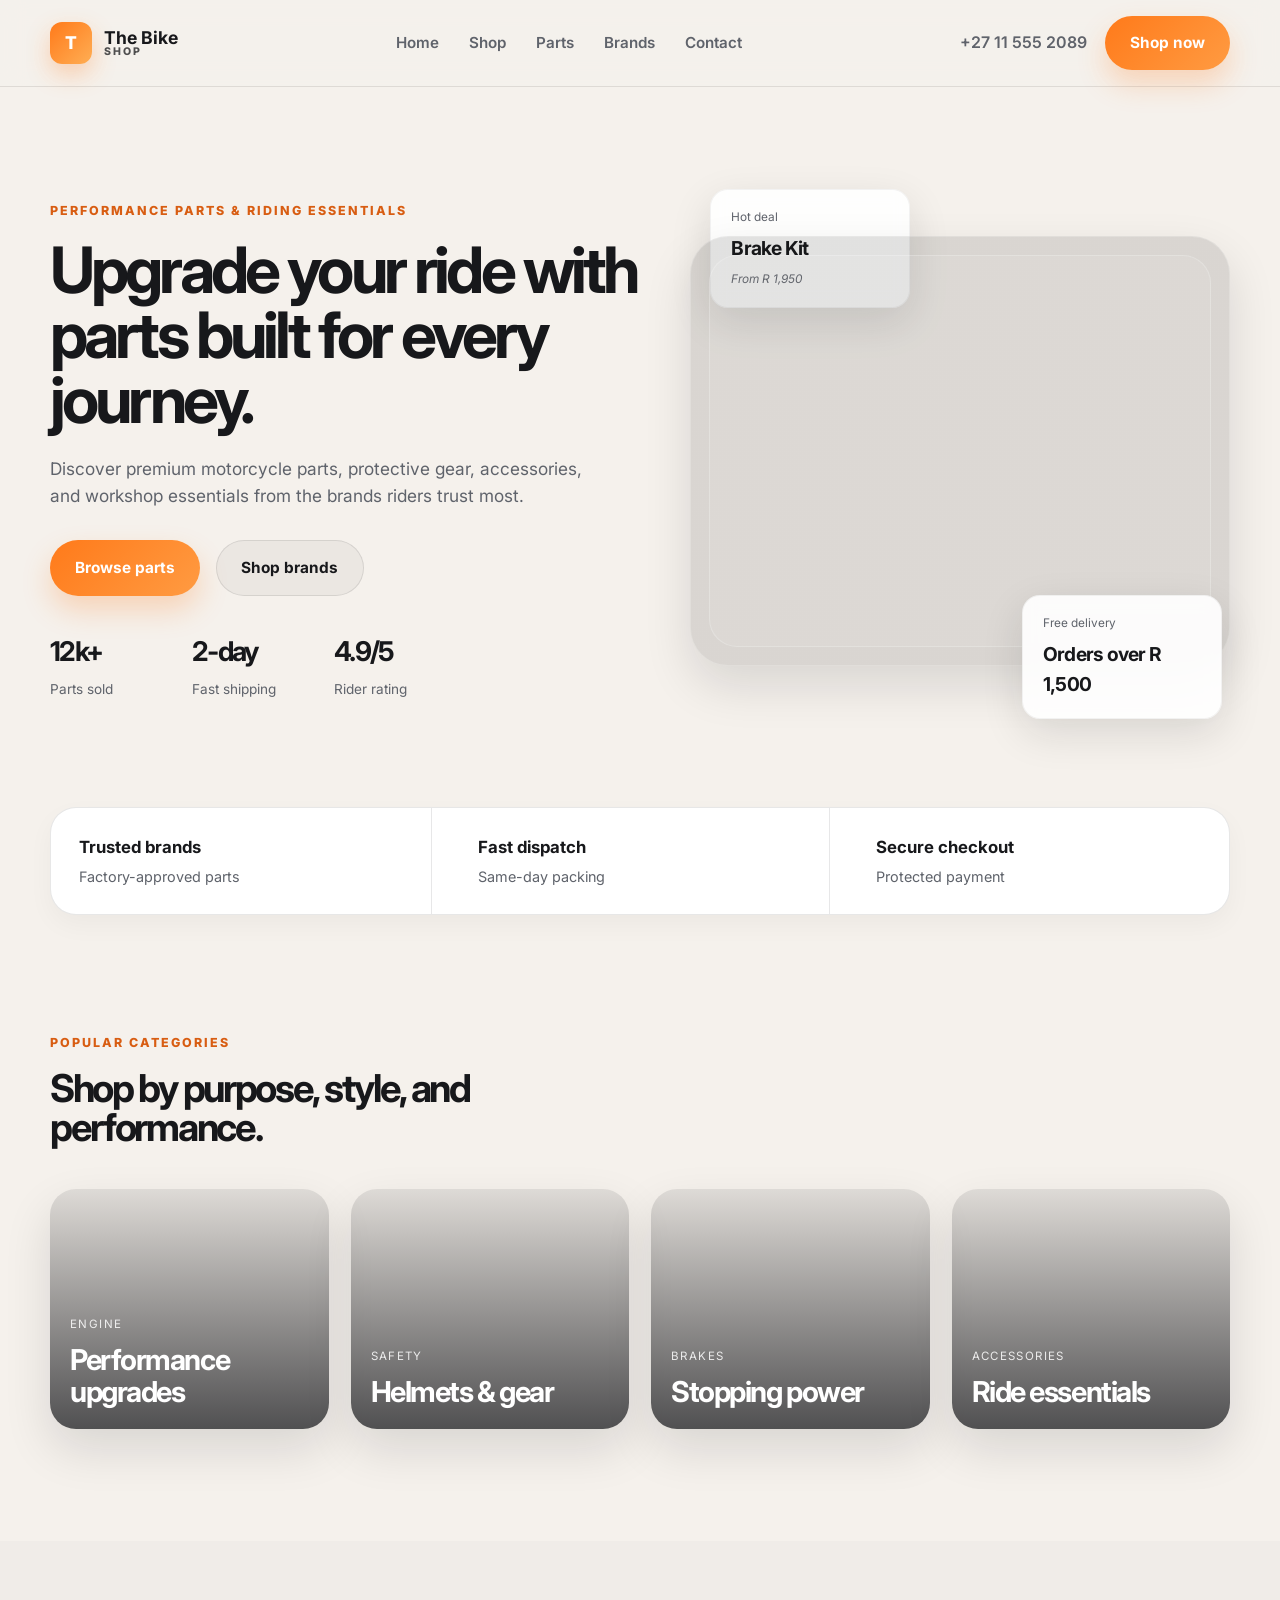
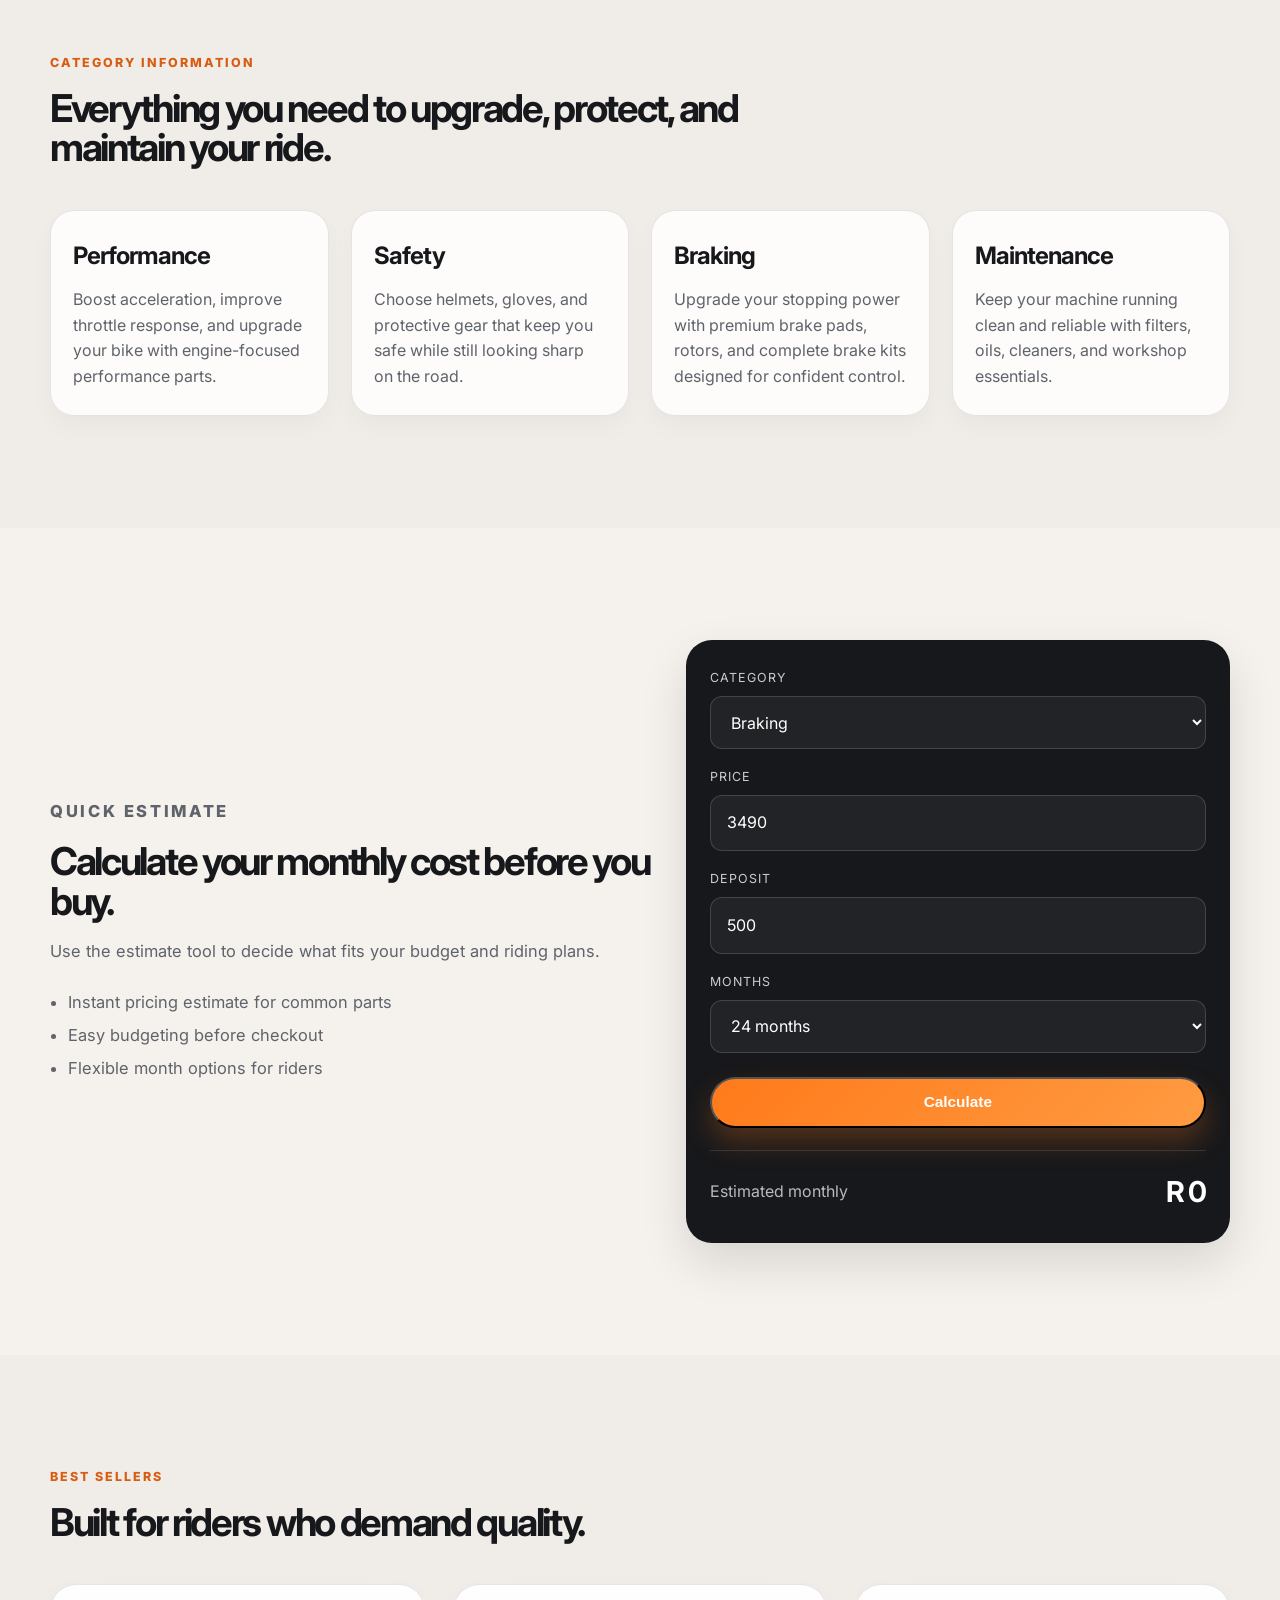
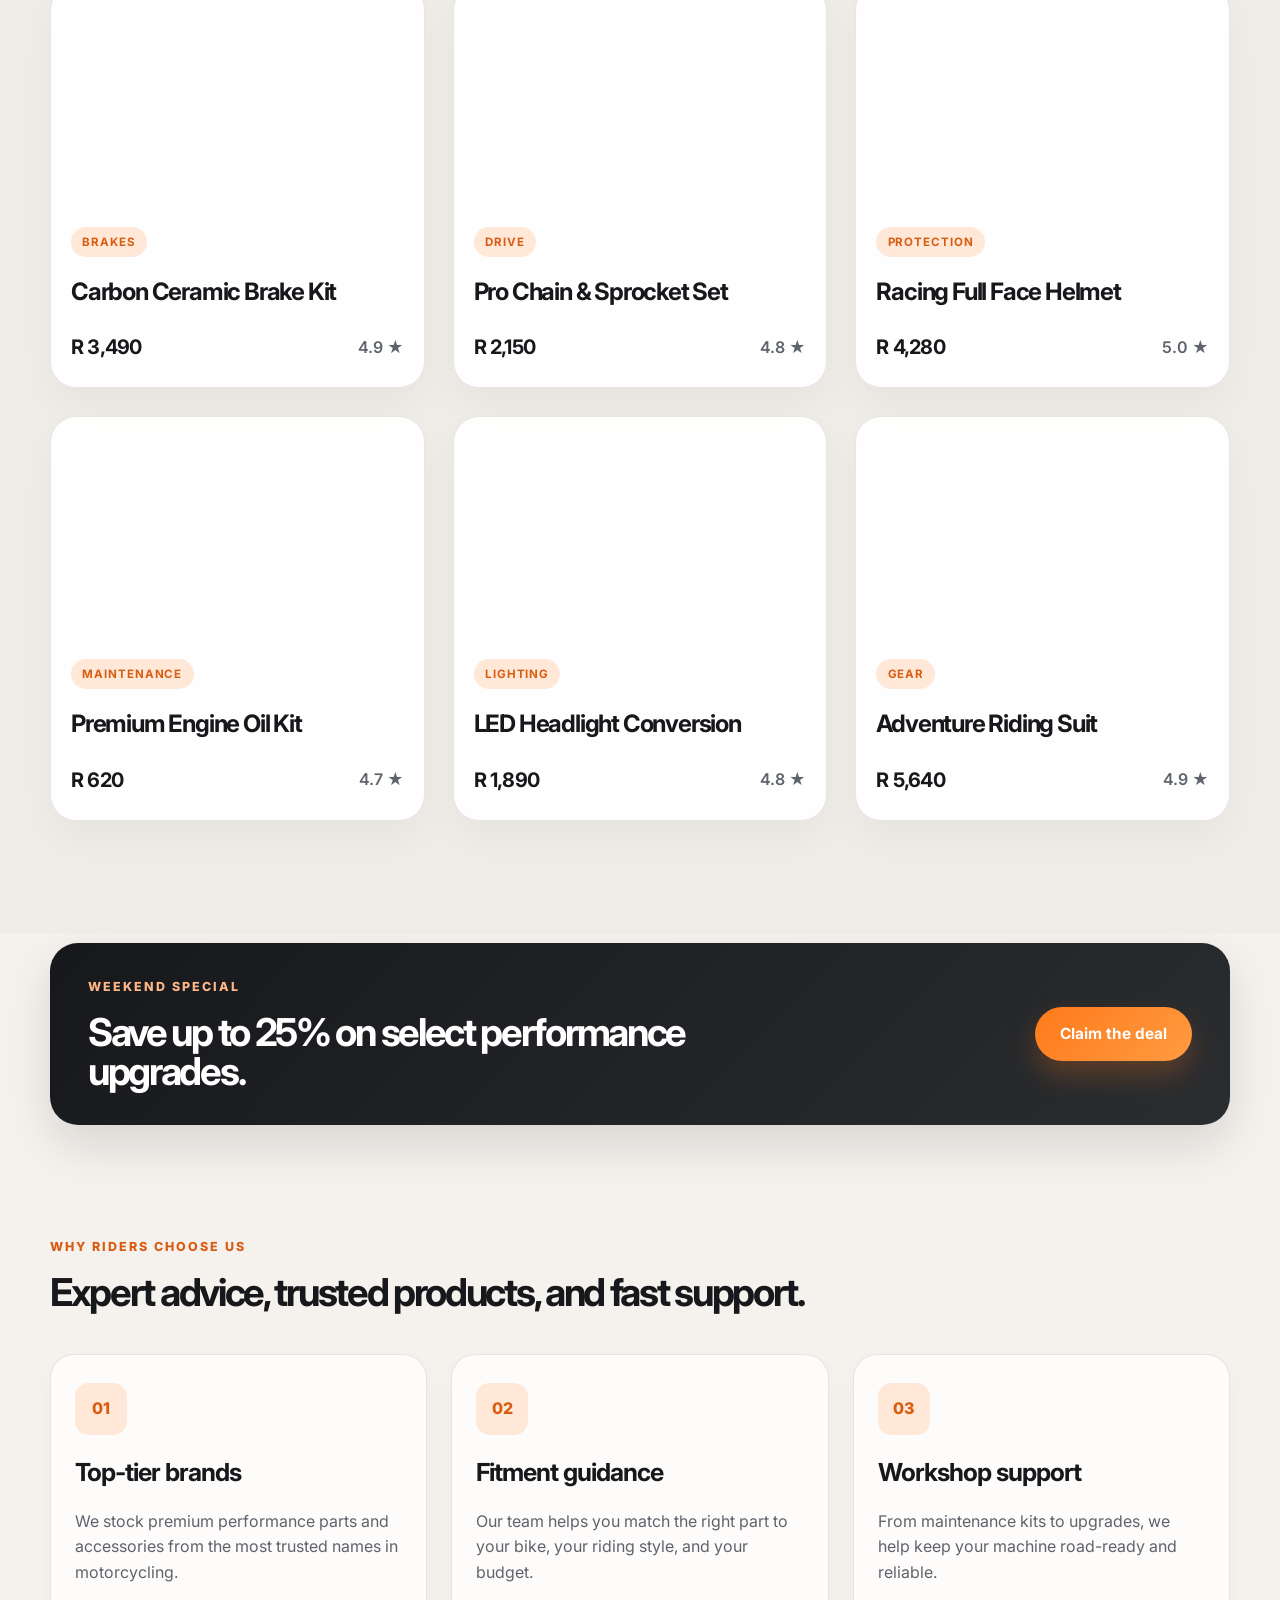
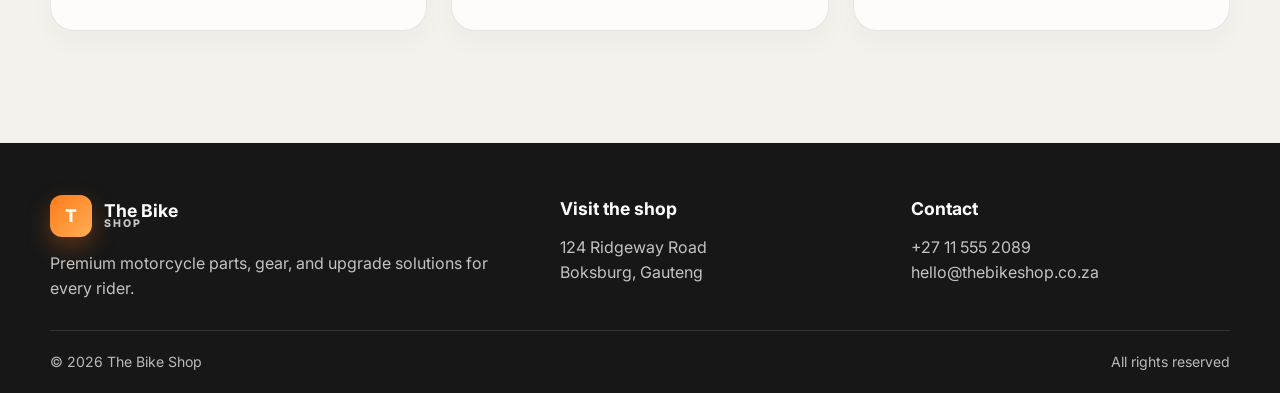
==== commit e069fa85: "Add category information and pricing calculator Co-authored-by: Copilot <223556219+Copilot@users.nor" ====
--- a/index.html
+++ b/index.html
@@ -120,6 +120,89 @@
         </div>
       </section>
 
+      <section class="category-info section-space alt-bg">
+        <div class="container">
+          <div class="section-heading narrow">
+            <p class="eyebrow">Category information</p>
+            <h2>Everything you need to upgrade, protect, and maintain your ride.</h2>
+          </div>
+
+          <div class="info-grid">
+            <article class="info-card">
+              <h3>Performance</h3>
+              <p>Boost acceleration, improve throttle response, and upgrade your bike with engine-focused performance parts.</p>
+            </article>
+            <article class="info-card">
+              <h3>Safety</h3>
+              <p>Choose helmets, gloves, and protective gear that keep you safe while still looking sharp on the road.</p>
+            </article>
+            <article class="info-card">
+              <h3>Braking</h3>
+              <p>Upgrade your stopping power with premium brake pads, rotors, and complete brake kits designed for confident control.</p>
+            </article>
+            <article class="info-card">
+              <h3>Maintenance</h3>
+              <p>Keep your machine running clean and reliable with filters, oils, cleaners, and workshop essentials.</p>
+            </article>
+          </div>
+        </div>
+      </section>
+
+      <section class="calculator section-space" id="calculator">
+        <div class="container calc-layout">
+          <div class="calc-copy">
+            <p class="eyebrow">Quick estimate</p>
+            <h2>Calculate your monthly cost before you buy.</h2>
+            <p>Use the estimate tool to decide what fits your budget and riding plans.</p>
+            <ul>
+              <li>Instant pricing estimate for common parts</li>
+              <li>Easy budgeting before checkout</li>
+              <li>Flexible month options for riders</li>
+            </ul>
+          </div>
+
+          <div class="calc-panel">
+            <div class="field-row">
+              <label for="categorySelect">Category</label>
+              <select id="categorySelect">
+                <option value="brakes">Braking</option>
+                <option value="lighting">Lighting</option>
+                <option value="gear">Riding gear</option>
+                <option value="maintenance">Maintenance</option>
+                <option value="performance">Performance</option>
+              </select>
+            </div>
+
+            <div class="field-row">
+              <label for="priceInput">Price</label>
+              <input id="priceInput" type="number" min="0" step="50" value="3490" />
+            </div>
+
+            <div class="field-row">
+              <label for="depositInput">Deposit</label>
+              <input id="depositInput" type="number" min="0" step="50" value="500" />
+            </div>
+
+            <div class="field-row">
+              <label for="termInput">Months</label>
+              <select id="termInput">
+                <option value="6">6 months</option>
+                <option value="12">12 months</option>
+                <option value="18">18 months</option>
+                <option value="24" selected>24 months</option>
+              </select>
+            </div>
+
+            <button id="calculateBtn" class="button button-primary" type="button">Calculate</button>
+
+            <div class="estimate-box">
+              <span>Estimated monthly</span>
+              <strong id="estimateValue">R 0</strong>
+            </div>
+          </div>
+        </div>
+      </section>
+
       <section class="inventory section-space alt-bg" id="parts">
         <div class="container">
           <div class="section-heading">
--- a/styles.css
+++ b/styles.css
@@ -420,6 +420,114 @@
 .card-three { background-image: url('https://images.unsplash.com/photo-1503376780353-7e6692767b70?auto=format&fit=crop&w=900&q=80'); }
 .card-four { background-image: url('https://images.unsplash.com/photo-1558980664-10e7170b5df9?auto=format&fit=crop&w=900&q=80'); }
 
+.info-grid {
+ display: grid;
+ grid-template-columns: repeat(4, minmax(0, 1fr));
+ gap: 22px;
+}
+
+.info-card {
+ background: rgba(255, 255, 255, 0.82);
+ border: 1px solid var(--line);
+ border-radius: 24px;
+ padding: 26px 22px;
+ box-shadow: 0 12px 24px rgba(17,17,17,0.03);
+}
+
+.info-card h3 {
+ margin: 0 0 12px;
+ font-size: 1.5rem;
+ letter-spacing: -0.04em;
+}
+
+.info-card p {
+ margin: 0;
+ color: var(--muted);
+}
+
+.calc-layout {
+ display: grid;
+ grid-template-columns: 1.05fr 0.95fr;
+ gap: 34px;
+ align-items: center;
+}
+
+.calc-copy h2 {
+ margin: 0;
+ font-size: clamp(2.2rem, 3vw, 3.1rem);
+ line-height: 1.05;
+ letter-spacing: -0.06em;
+}
+
+.calc-copy p,
+.calc-copy li {
+ color: var(--muted);
+ font-size: 1.03rem;
+}
+
+.calc-copy ul {
+ margin: 22px 0 0;
+ padding-left: 18px;
+ line-height: 2;
+}
+
+.calc-panel {
+ background: #17181b;
+ color: white;
+ border-radius: 26px;
+ padding: 28px 24px;
+ box-shadow: var(--shadow);
+}
+
+.field-row {
+ display: flex;
+ flex-direction: column;
+ gap: 8px;
+ margin-bottom: 18px;
+}
+
+.field-row label {
+ color: rgba(255,255,255,0.78);
+ font-size: 0.78rem;
+ letter-spacing: 0.08em;
+ text-transform: uppercase;
+}
+
+.field-row input,
+.field-row select {
+ width: 100%;
+ border: 1px solid rgba(255,255,255,0.15);
+ background: rgba(255,255,255,0.05);
+ color: white;
+ border-radius: 12px;
+ padding: 0.9rem 1rem;
+ font: inherit;
+}
+
+.calc-panel .button {
+ width: 100%;
+ margin-top: 6px;
+}
+
+.estimate-box {
+ margin-top: 22px;
+ padding-top: 18px;
+ border-top: 1px solid rgba(255,255,255,0.12);
+ display: flex;
+ justify-content: space-between;
+ align-items: center;
+ gap: 20px;
+}
+
+.estimate-box span {
+ color: rgba(255,255,255,0.7);
+}
+
+.estimate-box strong {
+ font-size: 1.8rem;
+ letter-spacing: -0.05em;
+}
+
 .product-grid {
  display: grid;
  grid-template-columns: repeat(3, minmax(0, 1fr));
@@ -595,7 +703,9 @@
  .product-grid,
  .service-grid,
  .footer-layout,
- .category-grid {
+ .category-grid,
+ .info-grid,
+ .calc-layout {
    grid-template-columns: 1fr;
  }
 
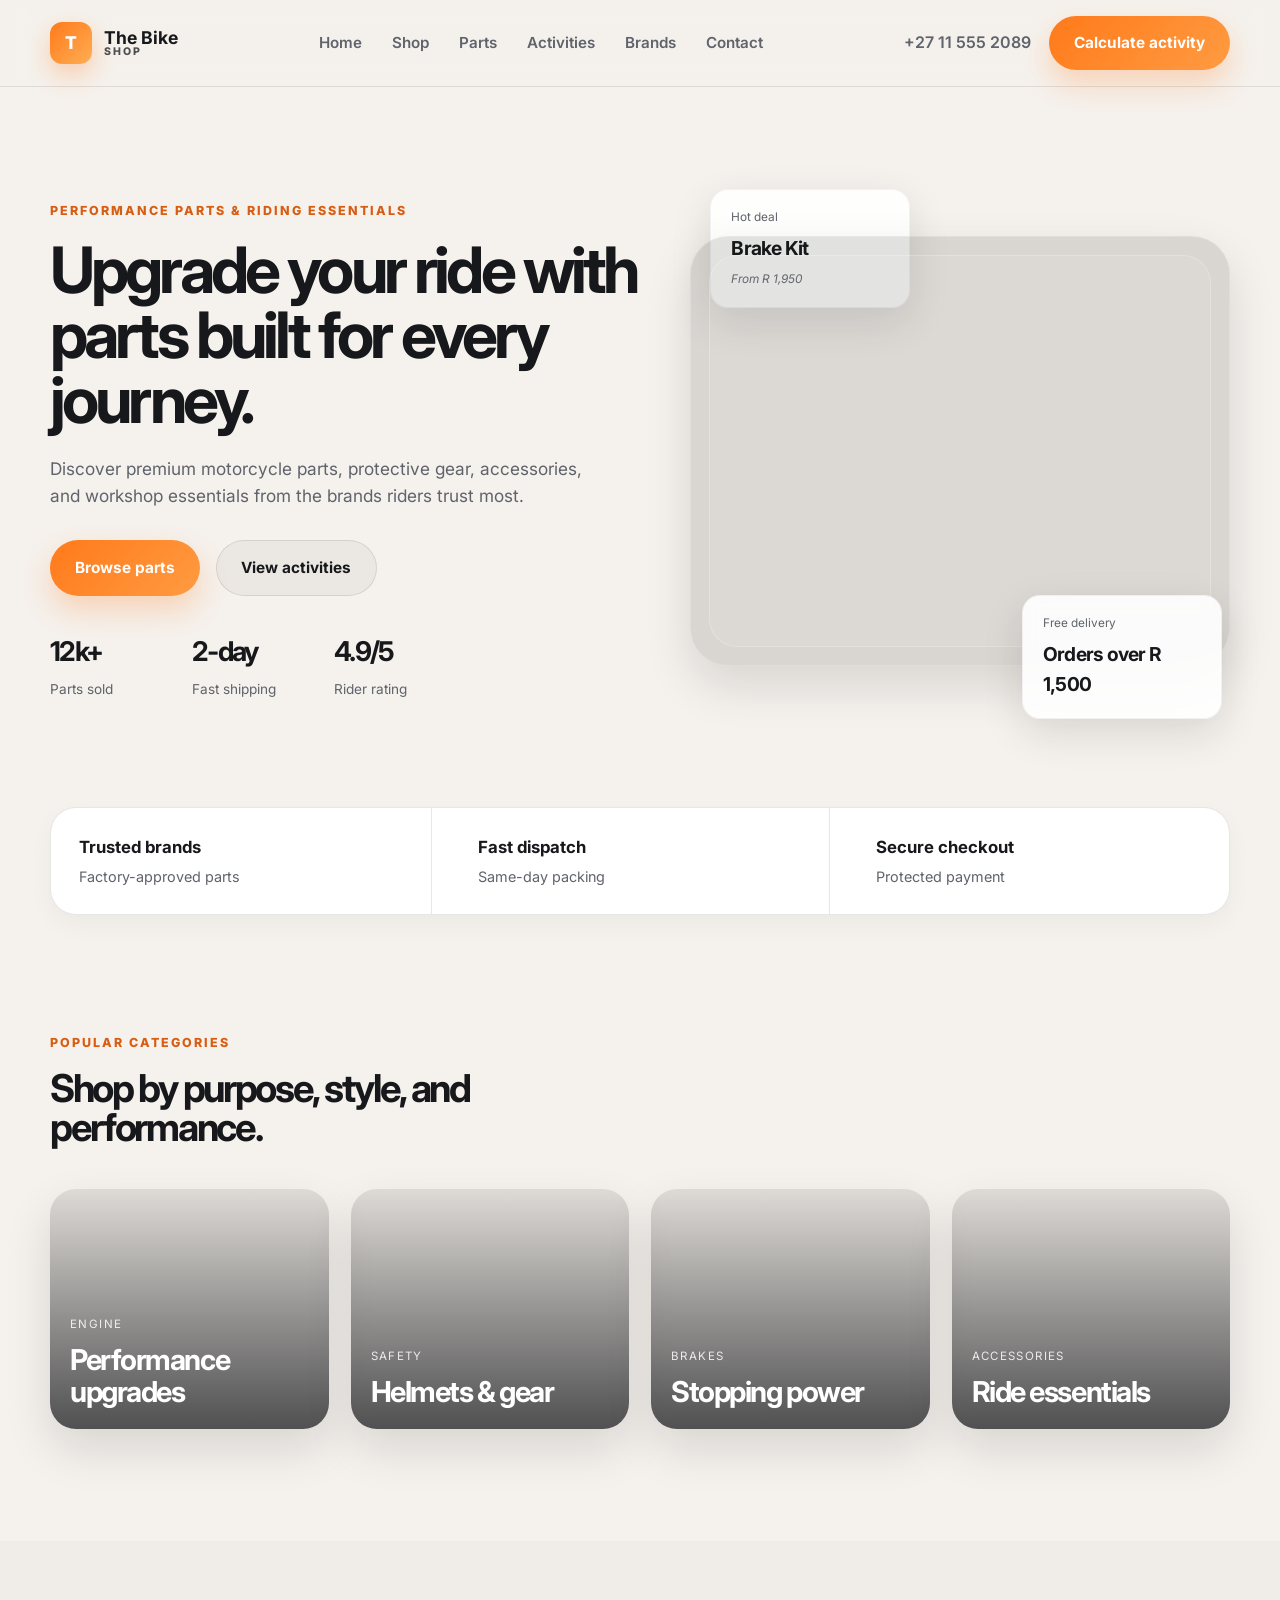
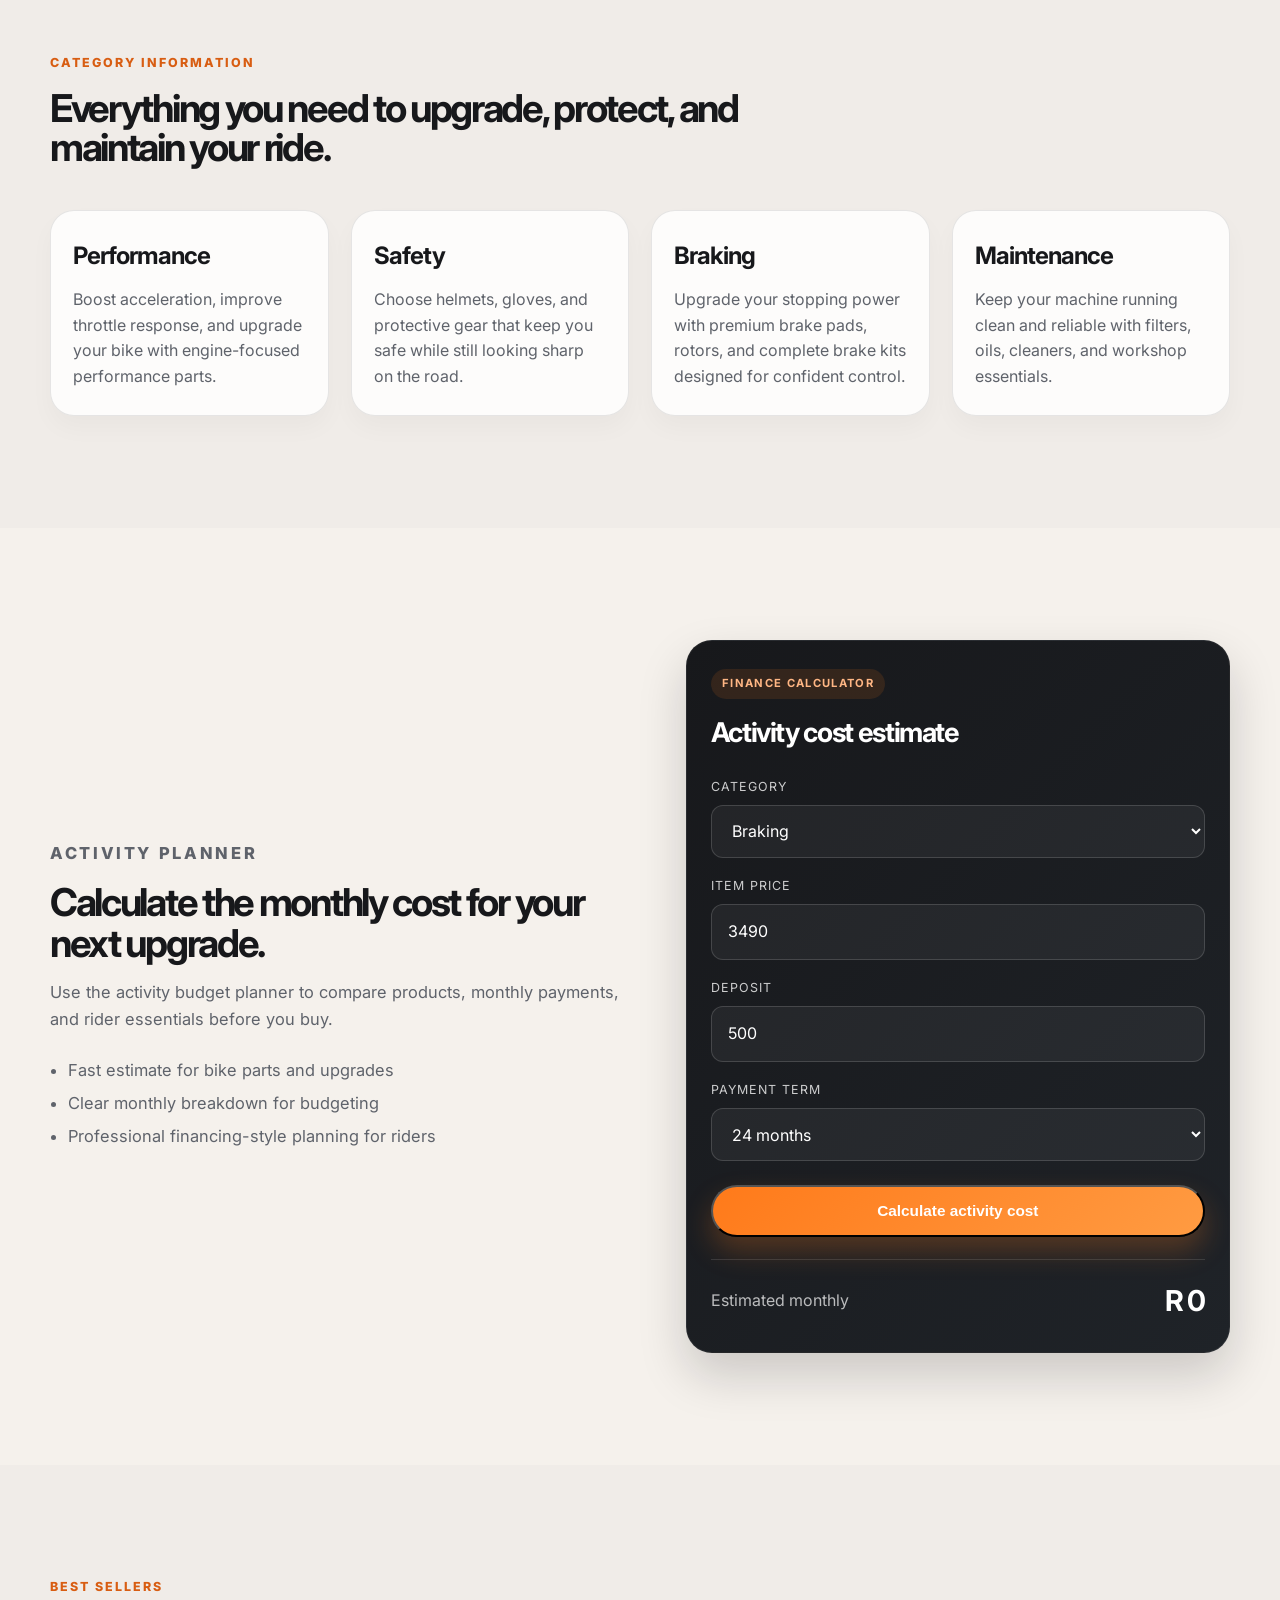
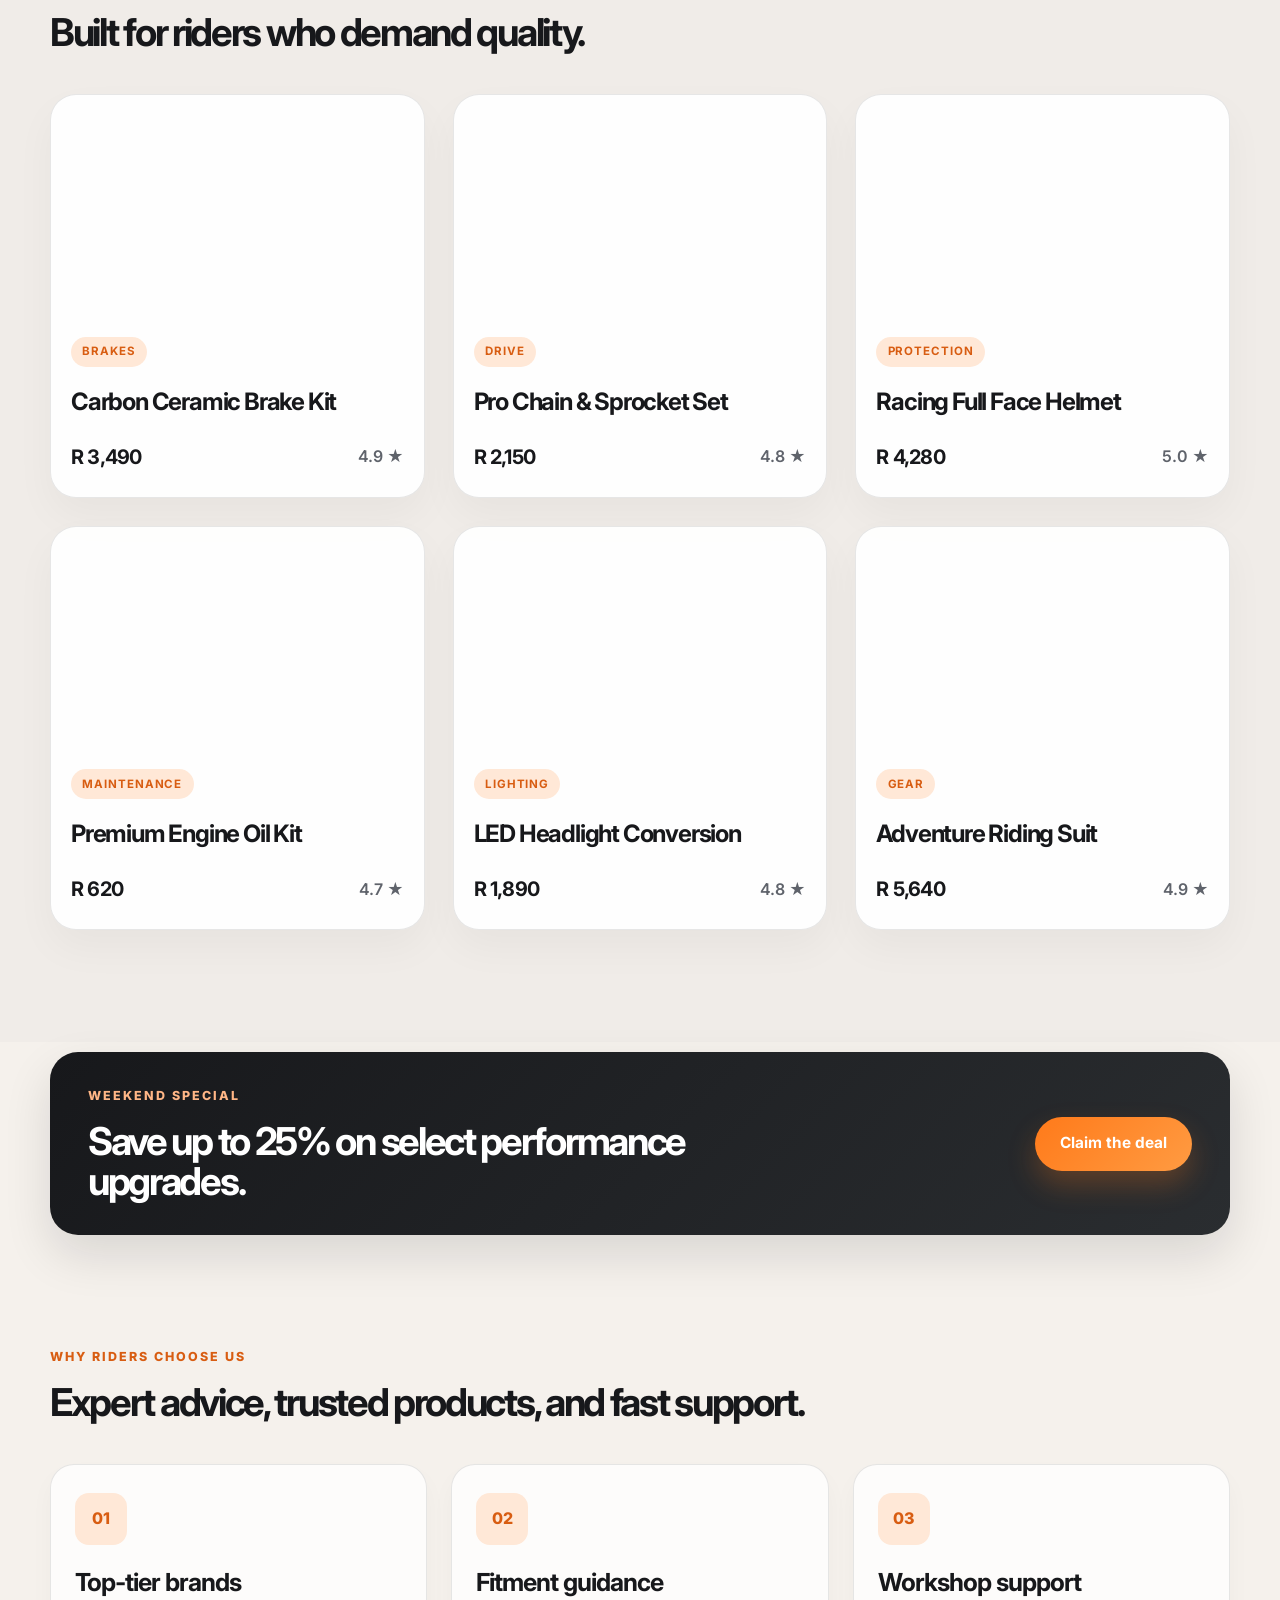
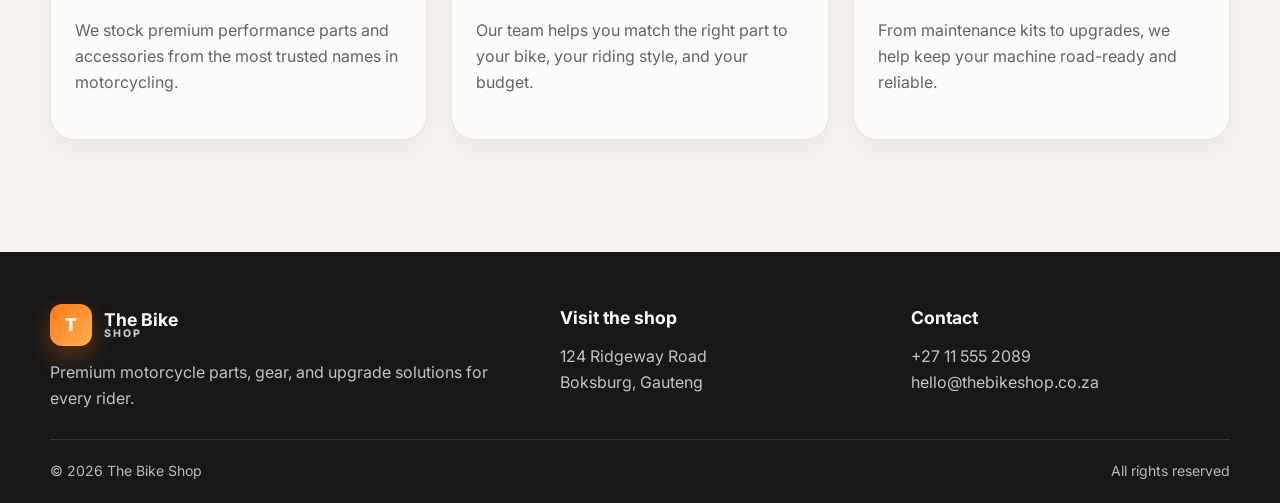
==== commit 707404f2: "Improve activities navigation and calculator styling Co-authored-by: Copilot <223556219+Copilot@user" ====
--- a/index.html
+++ b/index.html
@@ -29,13 +29,14 @@
           <a href="index.html">Home</a>
           <a href="#shop">Shop</a>
           <a href="#parts">Parts</a>
+          <a href="#calculator">Activities</a>
           <a href="#brands">Brands</a>
           <a href="#contact">Contact</a>
         </nav>
 
         <div class="nav-actions">
           <a href="tel:+27115552089" class="nav-phone">+27 11 555 2089</a>
-          <a class="button button-primary nav-cta" href="#shop">Shop now</a>
+          <a class="button button-primary nav-cta" href="#calculator">Calculate activity</a>
         </div>
       </div>
     </header>
@@ -51,7 +52,7 @@
             </p>
             <div class="hero-actions">
               <a class="button button-primary" href="#shop">Browse parts</a>
-              <a class="button button-secondary" href="#brands">Shop brands</a>
+              <a class="button button-secondary" href="#calculator">View activities</a>
             </div>
             <ul class="hero-stats" aria-label="Shop statistics">
               <li><strong>12k+</strong><span>Parts sold</span></li>
@@ -151,17 +152,22 @@
       <section class="calculator section-space" id="calculator">
         <div class="container calc-layout">
           <div class="calc-copy">
-            <p class="eyebrow">Quick estimate</p>
-            <h2>Calculate your monthly cost before you buy.</h2>
-            <p>Use the estimate tool to decide what fits your budget and riding plans.</p>
+            <p class="eyebrow">Activity planner</p>
+            <h2>Calculate the monthly cost for your next upgrade.</h2>
+            <p>Use the activity budget planner to compare products, monthly payments, and rider essentials before you buy.</p>
             <ul>
-              <li>Instant pricing estimate for common parts</li>
-              <li>Easy budgeting before checkout</li>
-              <li>Flexible month options for riders</li>
+              <li>Fast estimate for bike parts and upgrades</li>
+              <li>Clear monthly breakdown for budgeting</li>
+              <li>Professional financing-style planning for riders</li>
             </ul>
           </div>
 
           <div class="calc-panel">
+            <div class="panel-header">
+              <span class="panel-badge">Finance calculator</span>
+              <h3>Activity cost estimate</h3>
+            </div>
+
             <div class="field-row">
               <label for="categorySelect">Category</label>
               <select id="categorySelect">
@@ -174,7 +180,7 @@
             </div>
 
             <div class="field-row">
-              <label for="priceInput">Price</label>
+              <label for="priceInput">Item price</label>
               <input id="priceInput" type="number" min="0" step="50" value="3490" />
             </div>
 
@@ -184,7 +190,7 @@
             </div>
 
             <div class="field-row">
-              <label for="termInput">Months</label>
+              <label for="termInput">Payment term</label>
               <select id="termInput">
                 <option value="6">6 months</option>
                 <option value="12">12 months</option>
@@ -193,7 +199,7 @@
               </select>
             </div>
 
-            <button id="calculateBtn" class="button button-primary" type="button">Calculate</button>
+            <button id="calculateBtn" class="button button-primary" type="button">Calculate activity cost</button>
 
             <div class="estimate-box">
               <span>Estimated monthly</span>
--- a/styles.css
+++ b/styles.css
@@ -472,11 +472,35 @@
 }
 
 .calc-panel {
- background: #17181b;
+ background: linear-gradient(135deg, #17181b, #1f2328);
  color: white;
  border-radius: 26px;
  padding: 28px 24px;
- box-shadow: var(--shadow);
+ box-shadow: 0 22px 48px rgba(17, 18, 22, 0.18);
+ border: 1px solid rgba(255,255,255,0.06);
+}
+
+.panel-header {
+ margin-bottom: 22px;
+}
+
+.panel-badge {
+ display: inline-flex;
+ align-items: center;
+ padding: 0.38rem 0.7rem;
+ border-radius: 999px;
+ background: rgba(255, 122, 26, 0.12);
+ color: #ffb684;
+ font-size: 0.7rem;
+ font-weight: 700;
+ letter-spacing: 0.12em;
+ text-transform: uppercase;
+}
+
+.panel-header h3 {
+ margin: 12px 0 0;
+ font-size: 1.7rem;
+ letter-spacing: -0.05em;
 }
 
 .field-row {
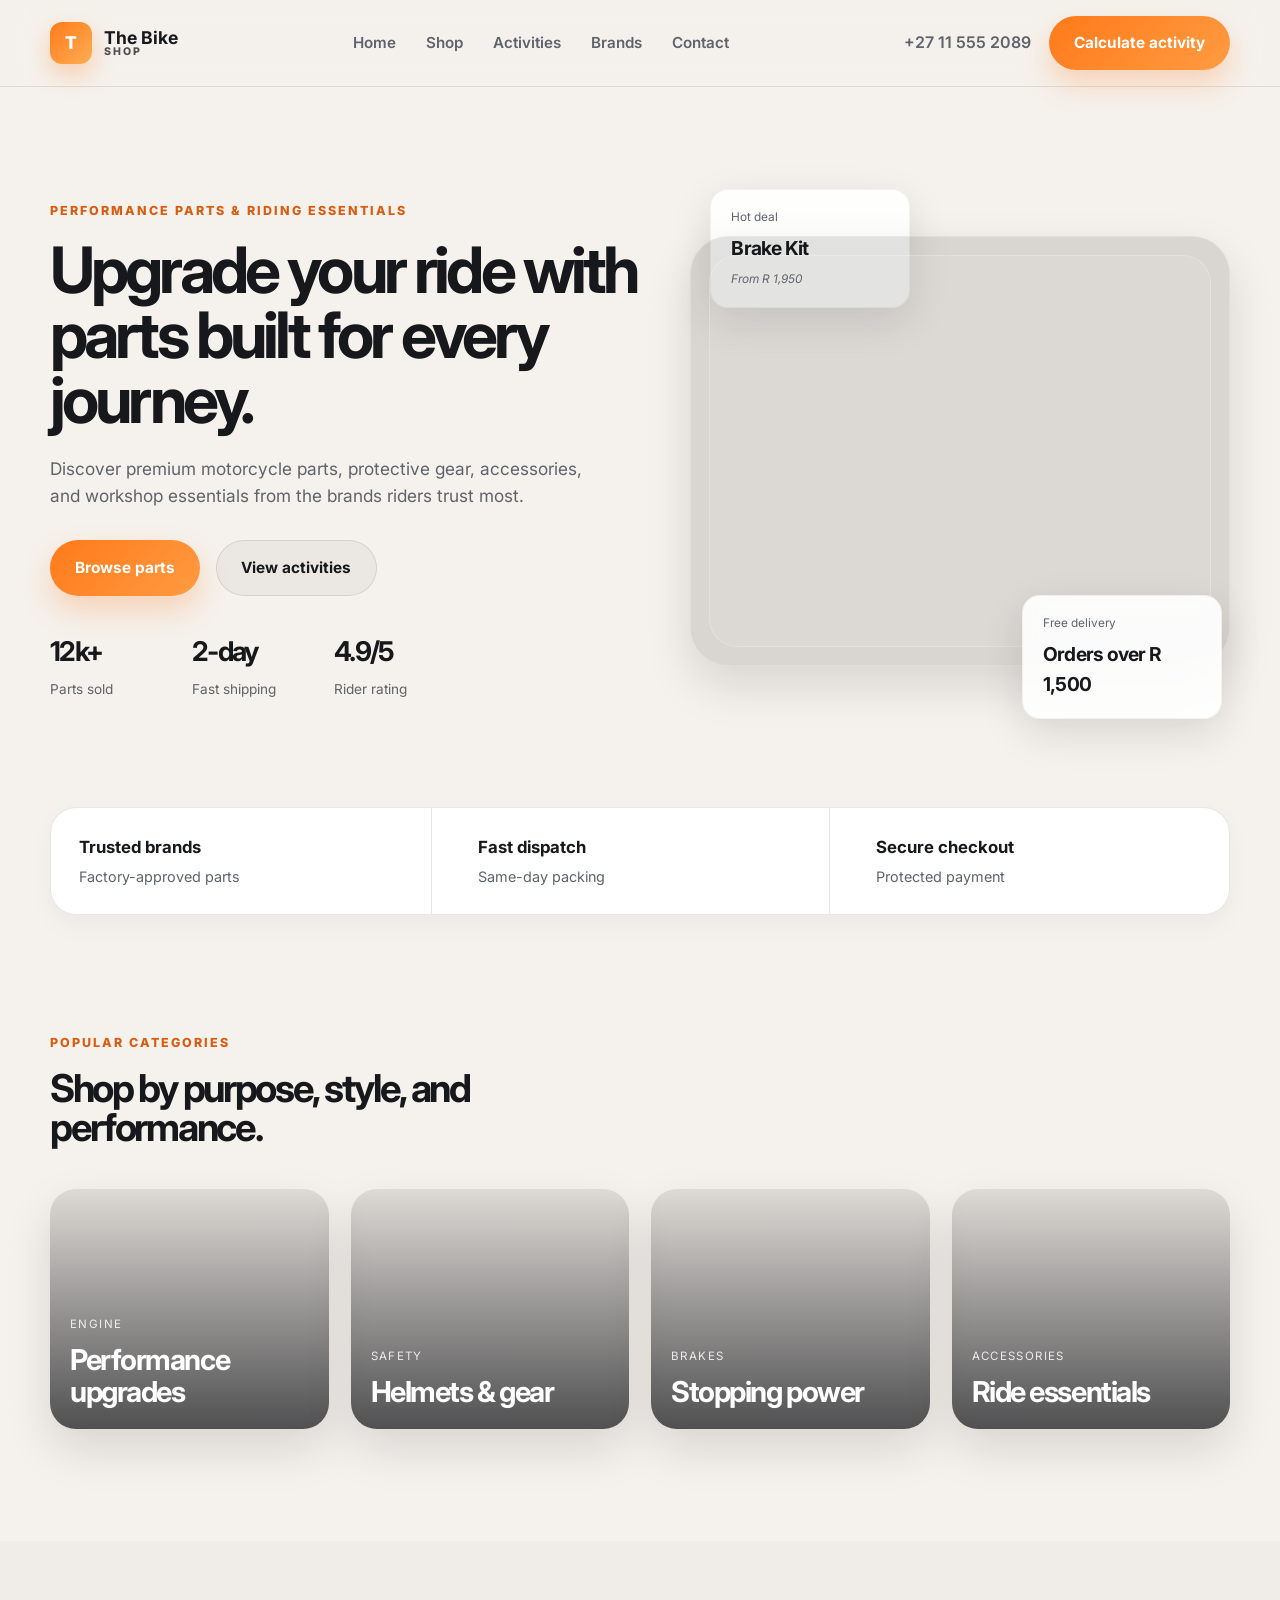
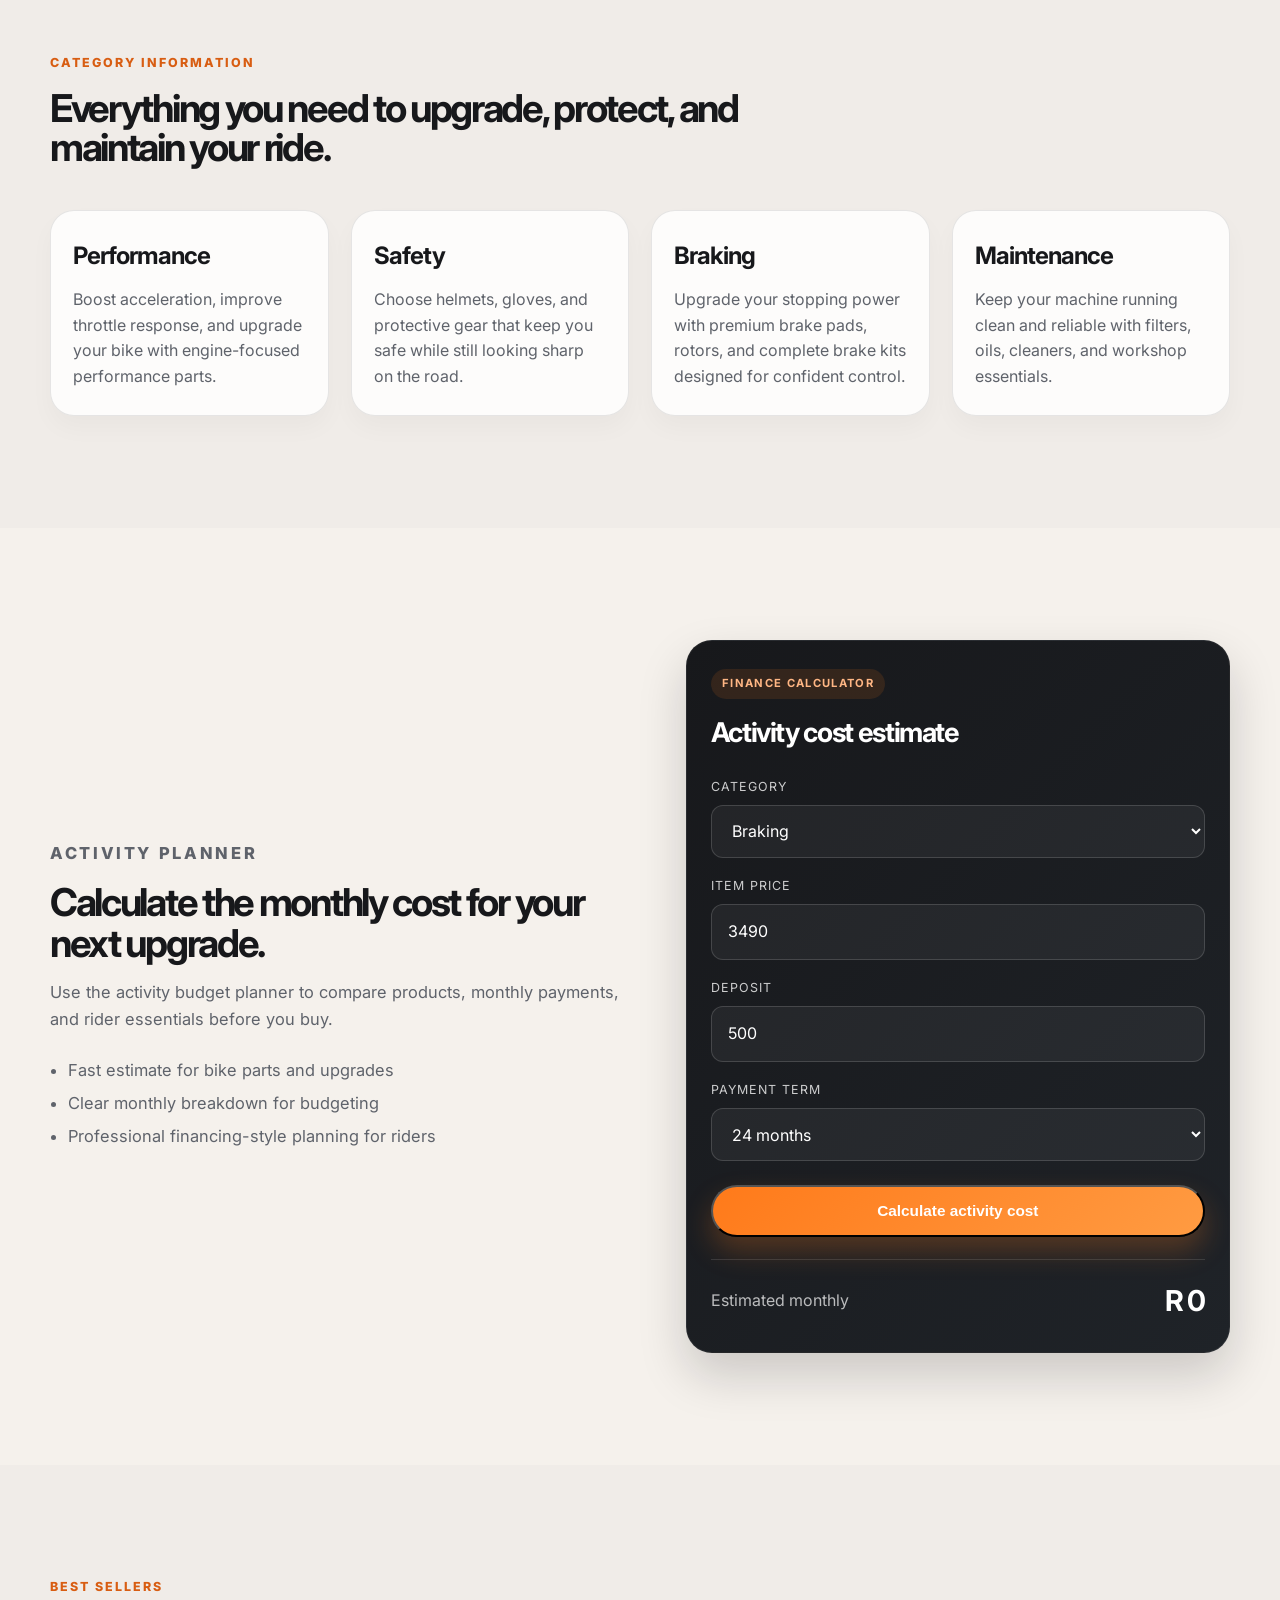
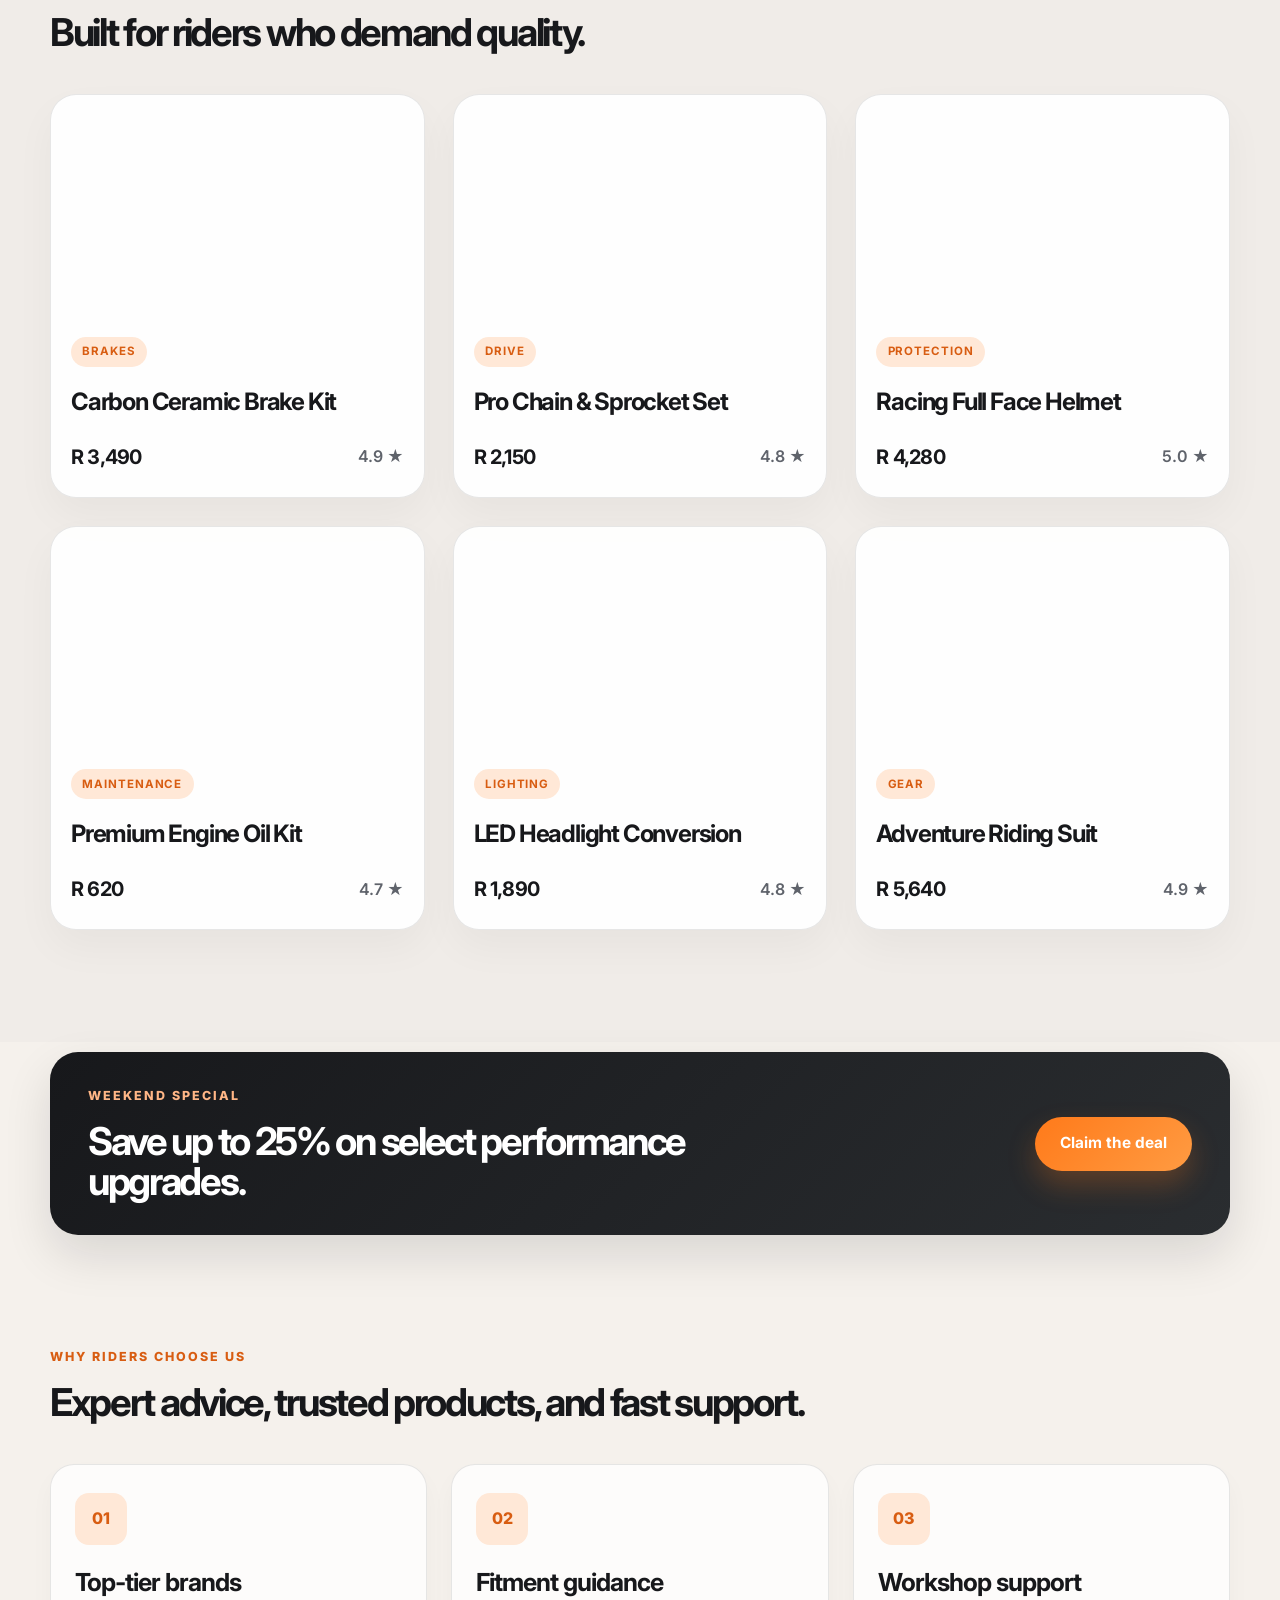
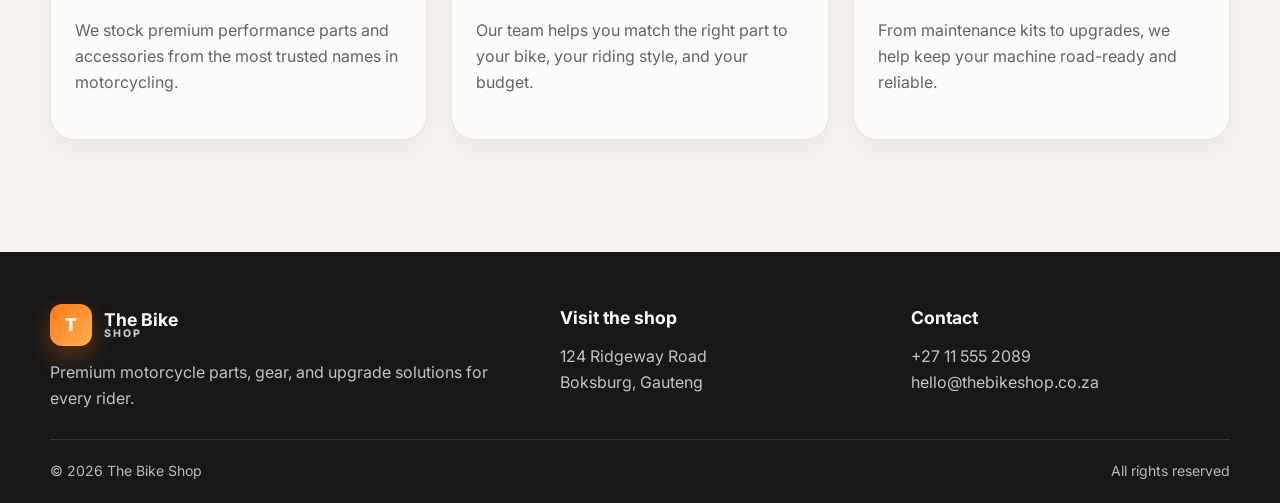
==== commit 8f496248: "Add multi-page navigation for shop, activities, brands, and contact Co-authored-by: Copilot <2235562" ====
--- a/index.html
+++ b/index.html
@@ -27,16 +27,15 @@
 
         <nav class="main-nav" aria-label="Main navigation">
           <a href="index.html">Home</a>
-          <a href="#shop">Shop</a>
-          <a href="#parts">Parts</a>
-          <a href="#calculator">Activities</a>
-          <a href="#brands">Brands</a>
-          <a href="#contact">Contact</a>
+          <a href="shop.html">Shop</a>
+          <a href="activities.html">Activities</a>
+          <a href="brands.html">Brands</a>
+          <a href="contact.html">Contact</a>
         </nav>
 
         <div class="nav-actions">
           <a href="tel:+27115552089" class="nav-phone">+27 11 555 2089</a>
-          <a class="button button-primary nav-cta" href="#calculator">Calculate activity</a>
+          <a class="button button-primary nav-cta" href="activities.html">Calculate activity</a>
         </div>
       </div>
     </header>
@@ -51,8 +50,8 @@
               Discover premium motorcycle parts, protective gear, accessories, and workshop essentials from the brands riders trust most.
             </p>
             <div class="hero-actions">
-              <a class="button button-primary" href="#shop">Browse parts</a>
-              <a class="button button-secondary" href="#calculator">View activities</a>
+              <a class="button button-primary" href="shop.html">Browse parts</a>
+              <a class="button button-secondary" href="activities.html">View activities</a>
             </div>
             <ul class="hero-stats" aria-label="Shop statistics">
               <li><strong>12k+</strong><span>Parts sold</span></li>
